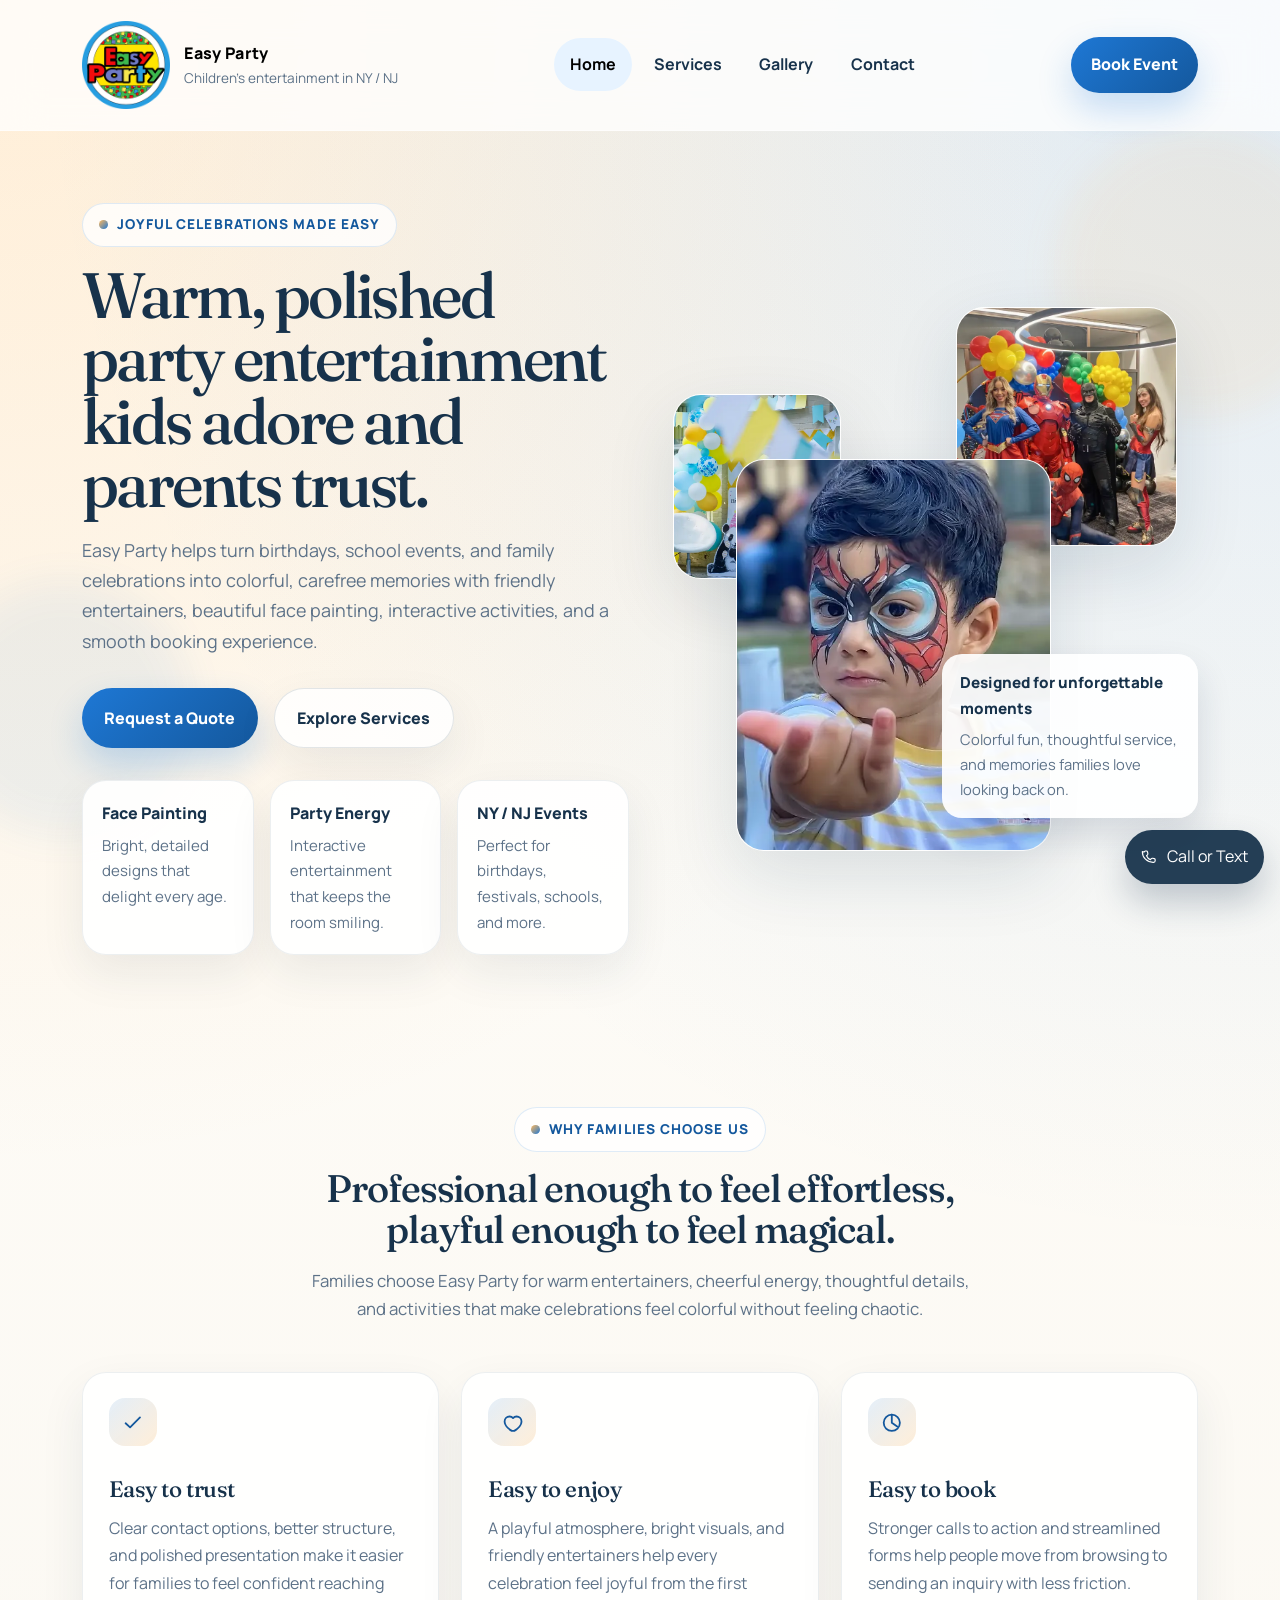
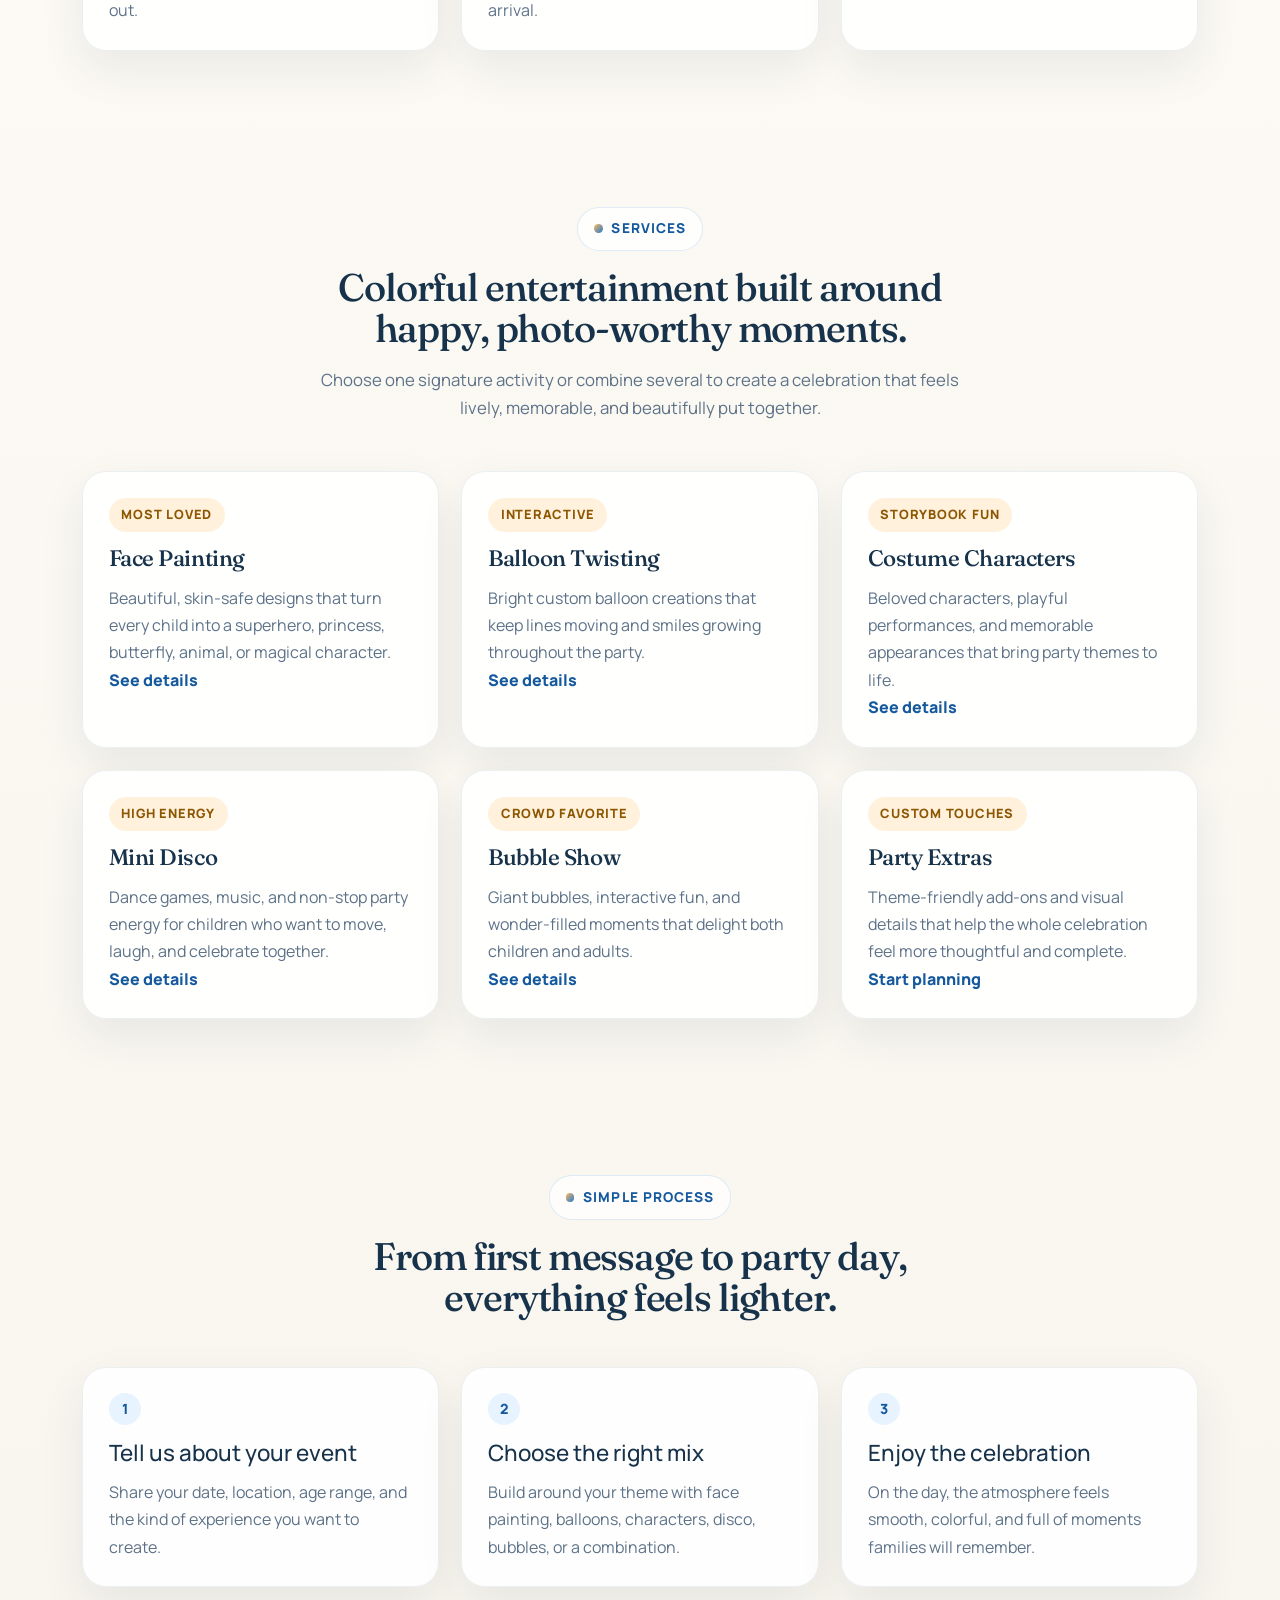
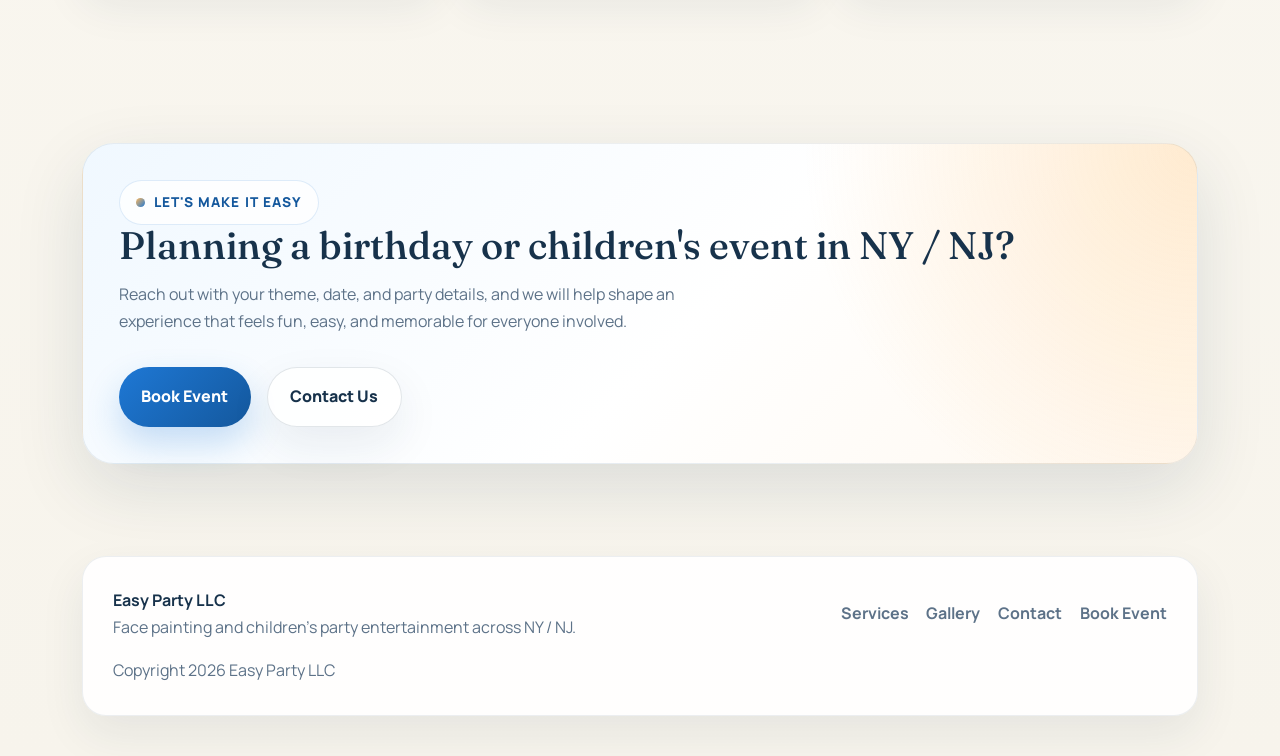
==== index.html @ 007eae8f "init" ====
<!DOCTYPE html>
<html lang="en">

<head>
    <meta charset="utf-8">
    <!-- Matomo -->
    <script>
        var _paq = window._paq = window._paq || [];
        _paq.push(['trackPageView']);
        _paq.push(['enableLinkTracking']);
        (function() {
            var u = "//matomo.timebox.myds.me/";
            _paq.push(['setTrackerUrl', u + 'matomo.php']);
            _paq.push(['setSiteId', '2']);
            var d = document, g = d.createElement('script'), s = d.getElementsByTagName('script')[0];
            g.async = true;
            g.src = u + 'matomo.js';
            s.parentNode.insertBefore(g, s);
        })();
    </script>
    <!-- End Matomo Code -->
    <meta name="viewport" content="width=device-width, initial-scale=1.0">
    <title>Easy Party | Face Painting & Children's Entertainment in NY / NJ</title>
    <link rel="canonical" href="index.html">
    <meta name="description" content="Easy Party brings face painting, balloon twisting, characters, mini disco, and bubble show entertainment to children's events across NY and NJ.">
    <meta property="og:title" content="Easy Party">
    <meta property="og:description" content="Face painting and joyful children's party entertainment in NY / NJ.">
    <meta property="og:type" content="website">
    <meta property="og:url" content="https://easyparty.org/">
    <meta property="og:image" content="https://easyparty.org/assets/img/brands/easyparty3.webp">
    <meta name="twitter:title" content="Easy Party">
    <meta name="twitter:description" content="Face painting and joyful children's party entertainment in NY / NJ.">
    <meta name="twitter:image" content="https://easyparty.org/assets/img/brands/easyparty3.webp">
    <meta name="twitter:card" content="summary_large_image">
    <script type="application/ld+json">
        {
            "@context": "https://schema.org",
            "@type": "WebSite",
            "name": "Easy Party",
            "url": "https://easyparty.org"
        }
    </script>
    <link rel="apple-touch-icon" type="image/webp" sizes="180x180" href="assets/img/favicon/180x180.webp">
    <link rel="icon" type="image/webp" sizes="16x16" href="assets/img/favicon/16x16.webp">
    <link rel="icon" type="image/webp" sizes="32x32" href="assets/img/favicon/32x32.webp">
    <link rel="icon" type="image/webp" sizes="192x192" href="assets/img/favicon/192x192.webp">
    <link rel="icon" type="image/webp" sizes="512x512" href="assets/img/favicon/512x512.webp">
    <link rel="stylesheet" href="assets/bootstrap/css/bootstrap.min.css">
    <link rel="stylesheet" href="https://fonts.googleapis.com/css2?family=Fraunces:opsz,wght@9..144,600;9..144,700&family=Manrope:wght@400;500;700;800&display=swap">
    <link rel="stylesheet" href="assets/css/site.css">
</head>

<body>
    <div class="site-shell">
        <nav class="navbar navbar-expand-lg sticky-top site-nav">
            <div class="container">
                <a class="navbar-brand brand-wrap" href="index.html" aria-label="Easy Party home">
                    <img class="brand-mark" src="assets/img/brands/easyparty3.webp" alt="Easy Party logo">
                    <span class="brand-copy">
                        <strong>Easy Party</strong>
                        <span>Children's entertainment in NY / NJ</span>
                    </span>
                </a>
                <button class="navbar-toggler" type="button" data-bs-toggle="collapse" data-bs-target="#siteNav" aria-controls="siteNav" aria-expanded="false" aria-label="Toggle navigation">
                    <span class="navbar-toggler-icon"></span>
                </button>
                <div class="collapse navbar-collapse" id="siteNav">
                    <ul class="navbar-nav mx-auto">
                        <li class="nav-item"><a class="nav-link active" href="index.html" aria-current="page">Home</a></li>
                        <li class="nav-item"><a class="nav-link" href="services.html">Services</a></li>
                        <li class="nav-item"><a class="nav-link" href="gallery.html">Gallery</a></li>
                        <li class="nav-item"><a class="nav-link" href="contacts.html">Contact</a></li>
                    </ul>
                    <a class="nav-cta" href="book.html">Book Event</a>
                </div>
            </div>
        </nav>

        <header class="hero">
            <div class="container">
                <div class="hero-grid">
                    <div class="hero-copy reveal">
                        <span class="section-label">Joyful celebrations made easy</span>
                        <h1>Warm, polished party entertainment kids adore and parents trust.</h1>
                        <p>Easy Party helps turn birthdays, school events, and family celebrations into colorful, carefree memories with friendly entertainers, beautiful face painting, interactive activities, and a smooth booking experience.</p>
                        <div class="cta-row">
                            <a class="btn-main" href="book.html">Request a Quote</a>
                            <a class="btn-soft" href="services.html">Explore Services</a>
                        </div>
                        <div class="hero-points">
                            <div class="point-card">
                                <strong>Face Painting</strong>
                                <span>Bright, detailed designs that delight every age.</span>
                            </div>
                            <div class="point-card">
                                <strong>Party Energy</strong>
                                <span>Interactive entertainment that keeps the room smiling.</span>
                            </div>
                            <div class="point-card">
                                <strong>NY / NJ Events</strong>
                                <span>Perfect for birthdays, festivals, schools, and more.</span>
                            </div>
                        </div>
                    </div>

                    <div class="hero-visual reveal">
                        <div class="hero-photo hero-photo-left">
                            <img src="assets/img/products/3.3.webp" alt="Children enjoying party entertainment">
                        </div>
                        <div class="hero-photo hero-photo-top">
                            <img src="assets/img/products/2.2.webp" alt="Face painting example">
                        </div>
                        <div class="hero-photo hero-photo-primary">
                            <img src="assets/img/products/1.1.webp" alt="Happy child with colorful face painting">
                        </div>
                        <div class="hero-note">
                            <strong>Designed for unforgettable moments</strong>
                            <span>Colorful fun, thoughtful service, and memories families love looking back on.</span>
                        </div>
                    </div>
                </div>
            </div>
        </header>

        <main>
            <section class="section-space-sm">
                <div class="container">
                    <div class="section-heading reveal">
                        <span class="section-label">Why families choose us</span>
                        <h2>Professional enough to feel effortless, playful enough to feel magical.</h2>
                        <p>Families choose Easy Party for warm entertainers, cheerful energy, thoughtful details, and activities that make celebrations feel colorful without feeling chaotic.</p>
                    </div>
                    <div class="value-grid">
                        <article class="feature-card reveal">
                            <span class="card-icon">
                                <svg viewBox="0 0 24 24" fill="none" aria-hidden="true">
                                    <path d="M4 12.5L9 17L20 6" stroke="currentColor" stroke-width="2" stroke-linecap="round" stroke-linejoin="round"></path>
                                </svg>
                            </span>
                            <h3>Easy to trust</h3>
                            <p>Clear contact options, better structure, and polished presentation make it easier for families to feel confident reaching out.</p>
                        </article>
                        <article class="feature-card reveal">
                            <span class="card-icon">
                                <svg viewBox="0 0 24 24" fill="none" aria-hidden="true">
                                    <path d="M12 21C12 21 4 16.2 4 10.5C4 7.46243 6.46243 5 9.5 5C11.06 5 12.4699 5.69389 13.4 6.79109C14.3301 5.69389 15.74 5 17.3 5C20.3376 5 22.8 7.46243 22.8 10.5C22.8 16.2 14.8 21 14.8 21H12Z" stroke="currentColor" stroke-width="2" stroke-linejoin="round"></path>
                                </svg>
                            </span>
                            <h3>Easy to enjoy</h3>
                            <p>A playful atmosphere, bright visuals, and friendly entertainers help every celebration feel joyful from the first arrival.</p>
                        </article>
                        <article class="feature-card reveal">
                            <span class="card-icon">
                                <svg viewBox="0 0 24 24" fill="none" aria-hidden="true">
                                    <path d="M12 3V12L18 16" stroke="currentColor" stroke-width="2" stroke-linecap="round" stroke-linejoin="round"></path>
                                    <circle cx="12" cy="12" r="9" stroke="currentColor" stroke-width="2"></circle>
                                </svg>
                            </span>
                            <h3>Easy to book</h3>
                            <p>Stronger calls to action and streamlined forms help people move from browsing to sending an inquiry with less friction.</p>
                        </article>
                    </div>
                </div>
            </section>

            <section class="section-space">
                <div class="container">
                    <div class="section-heading reveal">
                        <span class="section-label">Services</span>
                        <h2>Colorful entertainment built around happy, photo-worthy moments.</h2>
                        <p>Choose one signature activity or combine several to create a celebration that feels lively, memorable, and beautifully put together.</p>
                    </div>
                    <div class="service-grid">
                        <article class="service-card reveal">
                            <span class="pill">Most Loved</span>
                            <h3>Face Painting</h3>
                            <p>Beautiful, skin-safe designs that turn every child into a superhero, princess, butterfly, animal, or magical character.</p>
                            <a href="services.html">See details</a>
                        </article>
                        <article class="service-card reveal">
                            <span class="pill">Interactive</span>
                            <h3>Balloon Twisting</h3>
                            <p>Bright custom balloon creations that keep lines moving and smiles growing throughout the party.</p>
                            <a href="services.html">See details</a>
                        </article>
                        <article class="service-card reveal">
                            <span class="pill">Storybook Fun</span>
                            <h3>Costume Characters</h3>
                            <p>Beloved characters, playful performances, and memorable appearances that bring party themes to life.</p>
                            <a href="services.html">See details</a>
                        </article>
                        <article class="service-card reveal">
                            <span class="pill">High Energy</span>
                            <h3>Mini Disco</h3>
                            <p>Dance games, music, and non-stop party energy for children who want to move, laugh, and celebrate together.</p>
                            <a href="services.html">See details</a>
                        </article>
                        <article class="service-card reveal">
                            <span class="pill">Crowd Favorite</span>
                            <h3>Bubble Show</h3>
                            <p>Giant bubbles, interactive fun, and wonder-filled moments that delight both children and adults.</p>
                            <a href="services.html">See details</a>
                        </article>
                        <article class="service-card reveal">
                            <span class="pill">Custom Touches</span>
                            <h3>Party Extras</h3>
                            <p>Theme-friendly add-ons and visual details that help the whole celebration feel more thoughtful and complete.</p>
                            <a href="book.html">Start planning</a>
                        </article>
                    </div>
                </div>
            </section>

            <section class="section-space-sm">
                <div class="container">
                    <div class="section-heading reveal">
                        <span class="section-label">Simple process</span>
                        <h2>From first message to party day, everything feels lighter.</h2>
                    </div>
                    <div class="process-grid">
                        <article class="process-card reveal">
                            <strong>1</strong>
                            <h3>Tell us about your event</h3>
                            <p>Share your date, location, age range, and the kind of experience you want to create.</p>
                        </article>
                        <article class="process-card reveal">
                            <strong>2</strong>
                            <h3>Choose the right mix</h3>
                            <p>Build around your theme with face painting, balloons, characters, disco, bubbles, or a combination.</p>
                        </article>
                        <article class="process-card reveal">
                            <strong>3</strong>
                            <h3>Enjoy the celebration</h3>
                            <p>On the day, the atmosphere feels smooth, colorful, and full of moments families will remember.</p>
                        </article>
                    </div>
                </div>
            </section>

            <section class="section-space">
                <div class="container">
                    <div class="cta-banner reveal">
                        <span class="section-label">Let's make it easy</span>
                        <h2>Planning a birthday or children's event in NY / NJ?</h2>
                        <p>Reach out with your theme, date, and party details, and we will help shape an experience that feels fun, easy, and memorable for everyone involved.</p>
                        <div class="cta-row">
                            <a class="btn-main" href="book.html">Book Event</a>
                            <a class="btn-soft" href="contacts.html">Contact Us</a>
                        </div>
                    </div>
                </div>
            </section>
        </main>

        <footer class="footer-wrap">
            <div class="container">
                <div class="footer-card reveal">
                    <div>
                        <strong>Easy Party LLC</strong>
                        <p class="footer-meta">Face painting and children's party entertainment across NY / NJ.</p>
                    </div>
                    <div class="footer-links">
                        <a href="services.html">Services</a>
                        <a href="gallery.html">Gallery</a>
                        <a href="contacts.html">Contact</a>
                        <a href="book.html">Book Event</a>
                    </div>
                    <div class="footer-meta">Copyright <span data-current-year>2026</span> Easy Party LLC</div>
                </div>
            </div>
        </footer>
    </div>

    <a class="floating-cta" href="tel:+18453919938" aria-label="Call Easy Party">
        <svg viewBox="0 0 24 24" fill="none" aria-hidden="true">
            <path d="M5 4.5C5 3.67157 5.67157 3 6.5 3H8.21607C8.96643 3 9.60876 3.53062 9.74967 4.26762L10.2893 7.0916C10.4006 7.67361 10.2103 8.27231 9.78436 8.68297L8.31254 10.1024C9.37016 12.7713 11.4812 14.8835 14.1495 15.9424L15.5678 14.4705C15.9783 14.0445 16.5768 13.8542 17.1587 13.9654L19.9826 14.505C20.7195 14.6458 21.25 15.2881 21.25 16.0385V17.75C21.25 18.9926 20.2426 20 19 20H18C9.16344 20 2 12.8366 2 4V3.99999L5 4.5Z" stroke="currentColor" stroke-width="1.7" stroke-linecap="round" stroke-linejoin="round"></path>
        </svg>
        Call or Text
    </a>

    <script src="assets/bootstrap/js/bootstrap.min.js"></script>
    <script src="assets/js/site.js"></script>
</body>

</html>
---- assets/css/site.css ----
:root {
    --bg: #f7f4ec;
    --bg-accent: #fff8ef;
    --surface: rgba(255, 255, 255, 0.9);
    --surface-strong: #ffffff;
    --surface-soft: #f5fbff;
    --text: #17324b;
    --muted: #5d7288;
    --line: rgba(23, 50, 75, 0.1);
    --brand: #1e78d5;
    --brand-deep: #14589d;
    --brand-soft: #e7f3ff;
    --accent: #ffb85c;
    --accent-soft: #fff1dc;
    --mint: #dff6eb;
    --peach: #ffe2d3;
    --shadow: 0 24px 70px rgba(20, 46, 76, 0.12);
    --shadow-soft: 0 18px 45px rgba(20, 46, 76, 0.08);
    --radius-xl: 32px;
    --radius-lg: 24px;
    --radius-md: 18px;
    --radius-sm: 14px;
    --transition: 220ms ease;
}

*,
*::before,
*::after {
    box-sizing: border-box;
}

html {
    scroll-behavior: smooth;
}

body {
    margin: 0;
    font-family: "Manrope", sans-serif;
    color: var(--text);
    background:
        radial-gradient(circle at top left, rgba(255, 184, 92, 0.22), transparent 28%),
        radial-gradient(circle at top right, rgba(30, 120, 213, 0.14), transparent 30%),
        linear-gradient(180deg, #fffdf9 0%, var(--bg) 100%);
    line-height: 1.7;
}

img {
    display: block;
    max-width: 100%;
}

a {
    color: inherit;
    text-decoration: none;
}

p {
    margin-bottom: 0;
}

.site-shell {
    position: relative;
    overflow-x: clip;
}

.site-shell::before,
.site-shell::after {
    content: "";
    position: fixed;
    inset: auto;
    z-index: -1;
    border-radius: 999px;
    filter: blur(18px);
    opacity: 0.55;
    pointer-events: none;
}

.site-shell::before {
    width: 18rem;
    height: 18rem;
    top: 8rem;
    right: -4rem;
    background: rgba(255, 184, 92, 0.18);
}

.site-shell::after {
    width: 16rem;
    height: 16rem;
    bottom: 4rem;
    left: -4rem;
    background: rgba(30, 120, 213, 0.12);
}

.section-space {
    padding: 5.75rem 0;
}

.section-space-sm {
    padding: 4rem 0;
}

.section-label {
    display: inline-flex;
    align-items: center;
    gap: 0.55rem;
    padding: 0.6rem 1rem;
    border: 1px solid rgba(30, 120, 213, 0.14);
    border-radius: 999px;
    background: rgba(255, 255, 255, 0.78);
    color: var(--brand-deep);
    font-size: 0.85rem;
    font-weight: 800;
    letter-spacing: 0.08em;
    text-transform: uppercase;
}

.section-label::before {
    content: "";
    width: 0.55rem;
    height: 0.55rem;
    border-radius: 50%;
    background: linear-gradient(135deg, var(--accent), var(--brand));
}

.section-heading {
    max-width: 42rem;
    margin: 0 auto 3rem;
    text-align: center;
}

.section-heading h2,
.section-heading h1,
.section-heading h3 {
    margin: 1rem 0 0;
    font-family: "Fraunces", serif;
    font-size: clamp(2rem, 3vw, 3.25rem);
    line-height: 1.08;
    letter-spacing: -0.03em;
}

.section-heading p {
    margin-top: 1rem;
    color: var(--muted);
    font-size: 1.05rem;
}

.site-nav {
    padding: 1rem 0;
    background: rgba(255, 255, 255, 0.76);
    border-bottom: 1px solid rgba(255, 255, 255, 0.45);
    backdrop-filter: blur(20px);
    transition: background var(--transition), box-shadow var(--transition), border-color var(--transition);
}

.site-nav.scrolled {
    background: rgba(255, 255, 255, 0.93);
    border-color: var(--line);
    box-shadow: 0 18px 40px rgba(20, 46, 76, 0.08);
}

.brand-wrap {
    display: inline-flex;
    align-items: center;
    gap: 0.9rem;
}

.brand-mark {
    width: 88px;
    height: auto;
}

.brand-copy strong {
    display: block;
    font-size: 1rem;
    font-weight: 800;
    letter-spacing: 0.02em;
}

.brand-copy span {
    display: block;
    color: var(--muted);
    font-size: 0.85rem;
}

.navbar-nav {
    gap: 0.35rem;
}

.nav-link {
    border-radius: 999px;
    color: var(--text);
    font-weight: 700;
    padding: 0.8rem 1rem !important;
    transition: color var(--transition), background var(--transition), transform var(--transition);
}

.nav-link:hover,
.nav-link:focus-visible,
.nav-link.active {
    color: var(--brand-deep);
    background: var(--brand-soft);
}

.site-nav .navbar-toggler {
    padding: 0.7rem 0.9rem;
    border-radius: 14px;
    border: 1px solid var(--line);
    box-shadow: none;
}

.nav-cta {
    display: inline-flex;
    align-items: center;
    gap: 0.5rem;
    padding: 0.9rem 1.25rem;
    border-radius: 999px;
    background: linear-gradient(135deg, var(--brand) 0%, var(--brand-deep) 100%);
    color: #fff;
    font-weight: 800;
    box-shadow: 0 16px 35px rgba(30, 120, 213, 0.24);
    transition: transform var(--transition), box-shadow var(--transition);
}

.nav-cta:hover,
.nav-cta:focus-visible,
.btn-main:hover,
.btn-main:focus-visible {
    transform: translateY(-2px);
    box-shadow: 0 18px 40px rgba(30, 120, 213, 0.28);
    color: #fff;
}

.hero {
    padding: 4.5rem 0 5.5rem;
}

.hero-grid {
    display: grid;
    gap: 2.75rem;
    align-items: center;
}

.hero-copy h1 {
    margin: 1.1rem 0 1.2rem;
    font-family: "Fraunces", serif;
    font-size: clamp(2.6rem, 5vw, 5rem);
    line-height: 0.98;
    letter-spacing: -0.04em;
}

.hero-copy p {
    max-width: 38rem;
    color: var(--muted);
    font-size: 1.12rem;
}

.cta-row {
    display: flex;
    flex-wrap: wrap;
    gap: 1rem;
    margin-top: 2rem;
}

.btn-main,
.btn-soft {
    display: inline-flex;
    align-items: center;
    justify-content: center;
    gap: 0.6rem;
    min-height: 56px;
    padding: 0.95rem 1.4rem;
    border: none;
    border-radius: 999px;
    font-weight: 800;
    transition: transform var(--transition), box-shadow var(--transition), background var(--transition);
}

.btn-main {
    background: linear-gradient(135deg, var(--brand) 0%, var(--brand-deep) 100%);
    color: #fff;
    box-shadow: 0 16px 34px rgba(30, 120, 213, 0.24);
}

.btn-soft {
    background: rgba(255, 255, 255, 0.82);
    color: var(--text);
    border: 1px solid rgba(23, 50, 75, 0.12);
    box-shadow: var(--shadow-soft);
}

.btn-soft:hover,
.btn-soft:focus-visible {
    transform: translateY(-2px);
    background: #fff;
    color: var(--text);
}

.hero-points {
    display: grid;
    grid-template-columns: repeat(3, minmax(0, 1fr));
    gap: 1rem;
    margin-top: 2rem;
}

.point-card,
.glass-card,
.feature-card,
.service-card,
.contact-card,
.detail-card,
.process-card,
.quote-card,
.sidebar-card,
.gallery-intro,
.footer-card {
    background: var(--surface);
    border: 1px solid rgba(23, 50, 75, 0.08);
    border-radius: var(--radius-lg);
    box-shadow: var(--shadow-soft);
}

.point-card {
    padding: 1.2rem;
}

.point-card strong {
    display: block;
    font-size: 1rem;
    font-weight: 800;
}

.point-card span {
    display: block;
    margin-top: 0.35rem;
    color: var(--muted);
    font-size: 0.94rem;
}

.hero-visual {
    position: relative;
    min-height: 34rem;
}

.hero-photo {
    position: absolute;
    overflow: hidden;
    border-radius: 28px;
    border: 1px solid rgba(255, 255, 255, 0.7);
    box-shadow: var(--shadow);
    background: #fff;
}

.hero-photo img {
    width: 100%;
    height: 100%;
    object-fit: cover;
}

.hero-photo-primary {
    inset: auto 0 0 12%;
    width: 60%;
    height: 72%;
}

.hero-photo-top {
    top: 0;
    right: 4%;
    width: 42%;
    height: 44%;
}

.hero-photo-left {
    top: 16%;
    left: 0;
    width: 32%;
    height: 34%;
}

.hero-note {
    position: absolute;
    right: 0;
    bottom: 6%;
    max-width: 16rem;
    padding: 1rem 1.1rem;
    border-radius: 20px;
    background: rgba(255, 255, 255, 0.92);
    box-shadow: 0 18px 35px rgba(20, 46, 76, 0.14);
}

.hero-note strong {
    display: block;
    font-size: 0.95rem;
    font-weight: 800;
}

.hero-note span {
    display: block;
    margin-top: 0.35rem;
    color: var(--muted);
    font-size: 0.92rem;
}

.glass-card {
    padding: 1.75rem;
}

.glass-card h3,
.feature-card h3,
.service-card h3,
.detail-copy h3,
.quote-card h2,
.sidebar-card h3 {
    margin: 0;
    font-family: "Fraunces", serif;
    line-height: 1.15;
    letter-spacing: -0.02em;
}

.glass-card p,
.feature-card p,
.service-card p,
.detail-copy p,
.process-card p,
.contact-card p,
.sidebar-card p,
.footer-card p {
    color: var(--muted);
}

.value-grid,
.service-grid,
.contact-grid,
.process-grid {
    display: grid;
    gap: 1.4rem;
}

.value-grid {
    grid-template-columns: repeat(3, minmax(0, 1fr));
}

.service-grid {
    grid-template-columns: repeat(3, minmax(0, 1fr));
}

.contact-grid {
    grid-template-columns: repeat(4, minmax(0, 1fr));
}

.process-grid {
    grid-template-columns: repeat(3, minmax(0, 1fr));
}

.feature-card,
.service-card,
.contact-card,
.process-card {
    padding: 1.6rem;
    height: 100%;
}

.card-icon {
    width: 3rem;
    height: 3rem;
    display: inline-flex;
    align-items: center;
    justify-content: center;
    border-radius: 16px;
    margin-bottom: 1rem;
    background: linear-gradient(135deg, rgba(30, 120, 213, 0.12), rgba(255, 184, 92, 0.24));
    color: var(--brand-deep);
}

.card-icon svg {
    width: 1.35rem;
    height: 1.35rem;
}

.service-card .pill,
.detail-copy .pill,
.quote-list .pill {
    display: inline-flex;
    align-items: center;
    gap: 0.45rem;
    padding: 0.4rem 0.8rem;
    border-radius: 999px;
    background: var(--accent-soft);
    color: #8d5600;
    font-size: 0.8rem;
    font-weight: 800;
    text-transform: uppercase;
    letter-spacing: 0.06em;
}

.service-card h3,
.feature-card h3,
.contact-card h3,
.process-card h3 {
    margin-top: 0.9rem;
    font-size: 1.4rem;
}

.service-card p,
.feature-card p,
.contact-card p,
.process-card p {
    margin-top: 0.8rem;
}

.service-card a,
.contact-card a {
    color: var(--brand-deep);
    font-weight: 800;
}

.detail-list {
    display: grid;
    gap: 2rem;
}

.detail-card {
    padding: 1.25rem;
}

.detail-layout {
    display: grid;
    gap: 1.75rem;
    align-items: center;
}

.detail-card img {
    width: 100%;
    height: 100%;
    min-height: 320px;
    object-fit: cover;
    border-radius: 22px;
}

.detail-copy {
    padding: 0.5rem;
}

.detail-copy h3 {
    margin-top: 1rem;
    font-size: clamp(1.7rem, 2vw, 2.35rem);
}

.detail-copy p + p {
    margin-top: 1rem;
}

.detail-copy ul,
.quote-list {
    margin: 1.4rem 0 0;
    padding: 0;
    list-style: none;
    display: grid;
    gap: 0.85rem;
}

.detail-copy li,
.quote-list li {
    position: relative;
    padding-left: 1.35rem;
    color: var(--muted);
}

.detail-copy li::before,
.quote-list li::before {
    content: "";
    position: absolute;
    top: 0.68rem;
    left: 0;
    width: 0.5rem;
    height: 0.5rem;
    border-radius: 50%;
    background: linear-gradient(135deg, var(--brand), var(--accent));
}

.gallery-intro,
.quote-card,
.sidebar-card,
.footer-card {
    padding: 1.9rem;
}

.gallery-grid {
    display: grid;
    grid-template-columns: repeat(auto-fit, minmax(210px, 1fr));
    gap: 1rem;
}

.gallery-grid a {
    position: relative;
    overflow: hidden;
    border-radius: 22px;
    aspect-ratio: 4 / 5;
    box-shadow: var(--shadow-soft);
}

.gallery-grid img {
    width: 100%;
    height: 100%;
    object-fit: cover;
    transition: transform 320ms ease;
}

.gallery-grid a:hover img,
.gallery-grid a:focus-visible img {
    transform: scale(1.05);
}

.gallery-grid a::after {
    content: "";
    position: absolute;
    inset: 0;
    background: linear-gradient(180deg, transparent 30%, rgba(23, 50, 75, 0.18) 100%);
    opacity: 0;
    transition: opacity var(--transition);
}

.gallery-grid a:hover::after,
.gallery-grid a:focus-visible::after {
    opacity: 1;
}

.form-shell {
    display: grid;
    gap: 1.5rem;
}

.quote-layout,
.contact-layout {
    display: grid;
    gap: 1.5rem;
    align-items: start;
}

.quote-card form,
.contact-form-card form {
    display: grid;
    gap: 1rem;
}

.field-grid {
    display: grid;
    gap: 1rem;
}

.field-grid.two-up {
    grid-template-columns: repeat(2, minmax(0, 1fr));
}

.field-label {
    display: grid;
    gap: 0.45rem;
    font-size: 0.92rem;
    font-weight: 700;
    color: var(--text);
}

.field-label span {
    color: var(--text);
}

.form-control,
.form-select {
    width: 100%;
    min-height: 54px;
    border-radius: 16px;
    border: 1px solid rgba(23, 50, 75, 0.12);
    background: #fff;
    color: var(--text);
    padding: 0.95rem 1rem;
    box-shadow: none !important;
    transition: border-color var(--transition), box-shadow var(--transition), transform var(--transition);
}

textarea.form-control {
    min-height: 150px;
    resize: vertical;
}

.form-control:focus,
.form-select:focus {
    border-color: rgba(30, 120, 213, 0.4);
    box-shadow: 0 0 0 4px rgba(30, 120, 213, 0.1) !important;
}

input[type="file"].form-control {
    min-height: auto;
    padding: 0.85rem 1rem;
}

.form-note {
    color: var(--muted);
    font-size: 0.92rem;
}

.contact-form-card,
.mapless-card {
    padding: 1.9rem;
}

.contact-stack {
    display: grid;
    gap: 1rem;
}

.contact-line {
    display: flex;
    gap: 1rem;
    align-items: flex-start;
    padding: 1rem 0;
    border-bottom: 1px solid rgba(23, 50, 75, 0.08);
}

.contact-line:last-child {
    border-bottom: none;
    padding-bottom: 0;
}

.contact-line .card-icon {
    flex: 0 0 auto;
    margin-bottom: 0;
}

.contact-line strong {
    display: block;
    font-weight: 800;
}

.contact-line span,
.contact-line a,
.footer-meta {
    color: var(--muted);
}

.process-card strong {
    display: inline-flex;
    width: 2rem;
    height: 2rem;
    align-items: center;
    justify-content: center;
    border-radius: 999px;
    background: var(--brand-soft);
    color: var(--brand-deep);
    font-size: 0.88rem;
    font-weight: 800;
}

.cta-banner {
    padding: 2.25rem;
    border-radius: var(--radius-xl);
    background:
        radial-gradient(circle at top right, rgba(255, 184, 92, 0.25), transparent 34%),
        linear-gradient(135deg, #f0f8ff 0%, #ffffff 55%, #fff8ef 100%);
    border: 1px solid rgba(23, 50, 75, 0.08);
    box-shadow: var(--shadow);
}

.cta-banner h2 {
    margin: 0;
    font-family: "Fraunces", serif;
    font-size: clamp(1.9rem, 3vw, 3rem);
    line-height: 1.08;
}

.cta-banner p {
    margin-top: 0.9rem;
    color: var(--muted);
    max-width: 36rem;
}

.footer-wrap {
    padding-bottom: 2.5rem;
}

.footer-card {
    display: flex;
    flex-wrap: wrap;
    justify-content: space-between;
    gap: 1rem 2rem;
    align-items: center;
}

.footer-links {
    display: flex;
    flex-wrap: wrap;
    gap: 0.9rem 1.1rem;
}

.footer-links a {
    color: var(--muted);
    font-weight: 700;
}

.footer-links a:hover,
.footer-links a:focus-visible {
    color: var(--brand-deep);
}

.floating-cta {
    position: fixed;
    right: 1rem;
    bottom: 1rem;
    z-index: 1030;
    display: inline-flex;
    align-items: center;
    gap: 0.65rem;
    padding: 0.85rem 1rem;
    border-radius: 999px;
    background: rgba(23, 50, 75, 0.94);
    color: #fff;
    box-shadow: 0 18px 35px rgba(20, 46, 76, 0.24);
}

.floating-cta svg {
    width: 1rem;
    height: 1rem;
}

.reveal {
    opacity: 0;
    transform: translateY(24px);
    transition: opacity 540ms ease, transform 540ms ease;
}

.reveal.is-visible {
    opacity: 1;
    transform: translateY(0);
}

.muted {
    color: var(--muted);
}

@media (min-width: 992px) {
    .hero-grid,
    .quote-layout,
    .contact-layout {
        grid-template-columns: minmax(0, 1.02fr) minmax(0, 0.98fr);
    }

    .detail-layout {
        grid-template-columns: minmax(0, 0.95fr) minmax(0, 1.05fr);
    }

    .detail-card.reverse .detail-layout {
        grid-template-columns: minmax(0, 1.05fr) minmax(0, 0.95fr);
    }

    .detail-card.reverse .detail-media {
        order: 2;
    }

    .detail-card.reverse .detail-copy {
        order: 1;
    }
}

@media (max-width: 1199.98px) {
    .value-grid,
    .service-grid {
        grid-template-columns: repeat(2, minmax(0, 1fr));
    }

    .contact-grid {
        grid-template-columns: repeat(2, minmax(0, 1fr));
    }
}

@media (max-width: 991.98px) {
    .site-nav .navbar-collapse {
        margin-top: 1rem;
        padding: 1rem;
        border-radius: 22px;
        background: rgba(255, 255, 255, 0.98);
        border: 1px solid rgba(23, 50, 75, 0.08);
        box-shadow: var(--shadow-soft);
    }

    .hero {
        padding-top: 3.5rem;
    }

    .hero-copy p {
        max-width: none;
    }

    .hero-visual {
        min-height: 26rem;
    }

    .section-space {
        padding: 4.5rem 0;
    }
}

@media (max-width: 767.98px) {
    .section-space,
    .section-space-sm {
        padding: 4rem 0;
    }

    .hero-copy h1 {
        font-size: clamp(2.3rem, 10vw, 3.5rem);
    }

    .hero-points,
    .value-grid,
    .service-grid,
    .contact-grid,
    .process-grid,
    .field-grid.two-up {
        grid-template-columns: 1fr;
    }

    .hero-visual {
        min-height: 22rem;
    }

    .hero-photo-primary {
        left: 10%;
        width: 66%;
    }

    .hero-photo-top {
        width: 42%;
    }

    .hero-note {
        max-width: 13rem;
        padding: 0.9rem 1rem;
    }

    .cta-banner,
    .quote-card,
    .sidebar-card,
    .contact-form-card,
    .mapless-card,
    .gallery-intro,
    .footer-card {
        padding: 1.5rem;
    }
}

@media (max-width: 434.98px) {
    .site-nav .container {
        gap: 0.75rem;
    }

    .brand-wrap {
        flex: 1 1 auto;
        min-width: 0;
        max-width: calc(100% - 5.25rem);
        gap: 0.7rem;
        margin-right: 0;
    }

    .brand-mark {
        width: 72px;
        flex: 0 0 72px;
    }

    .brand-copy {
        min-width: 0;
    }

    .brand-copy strong {
        font-size: 0.95rem;
        line-height: 1.1;
    }

    .brand-copy span {
        font-size: 0.78rem;
        line-height: 1.25;
        overflow-wrap: anywhere;
    }

    .site-nav .navbar-toggler {
        flex: 0 0 auto;
        margin-left: auto;
    }
}
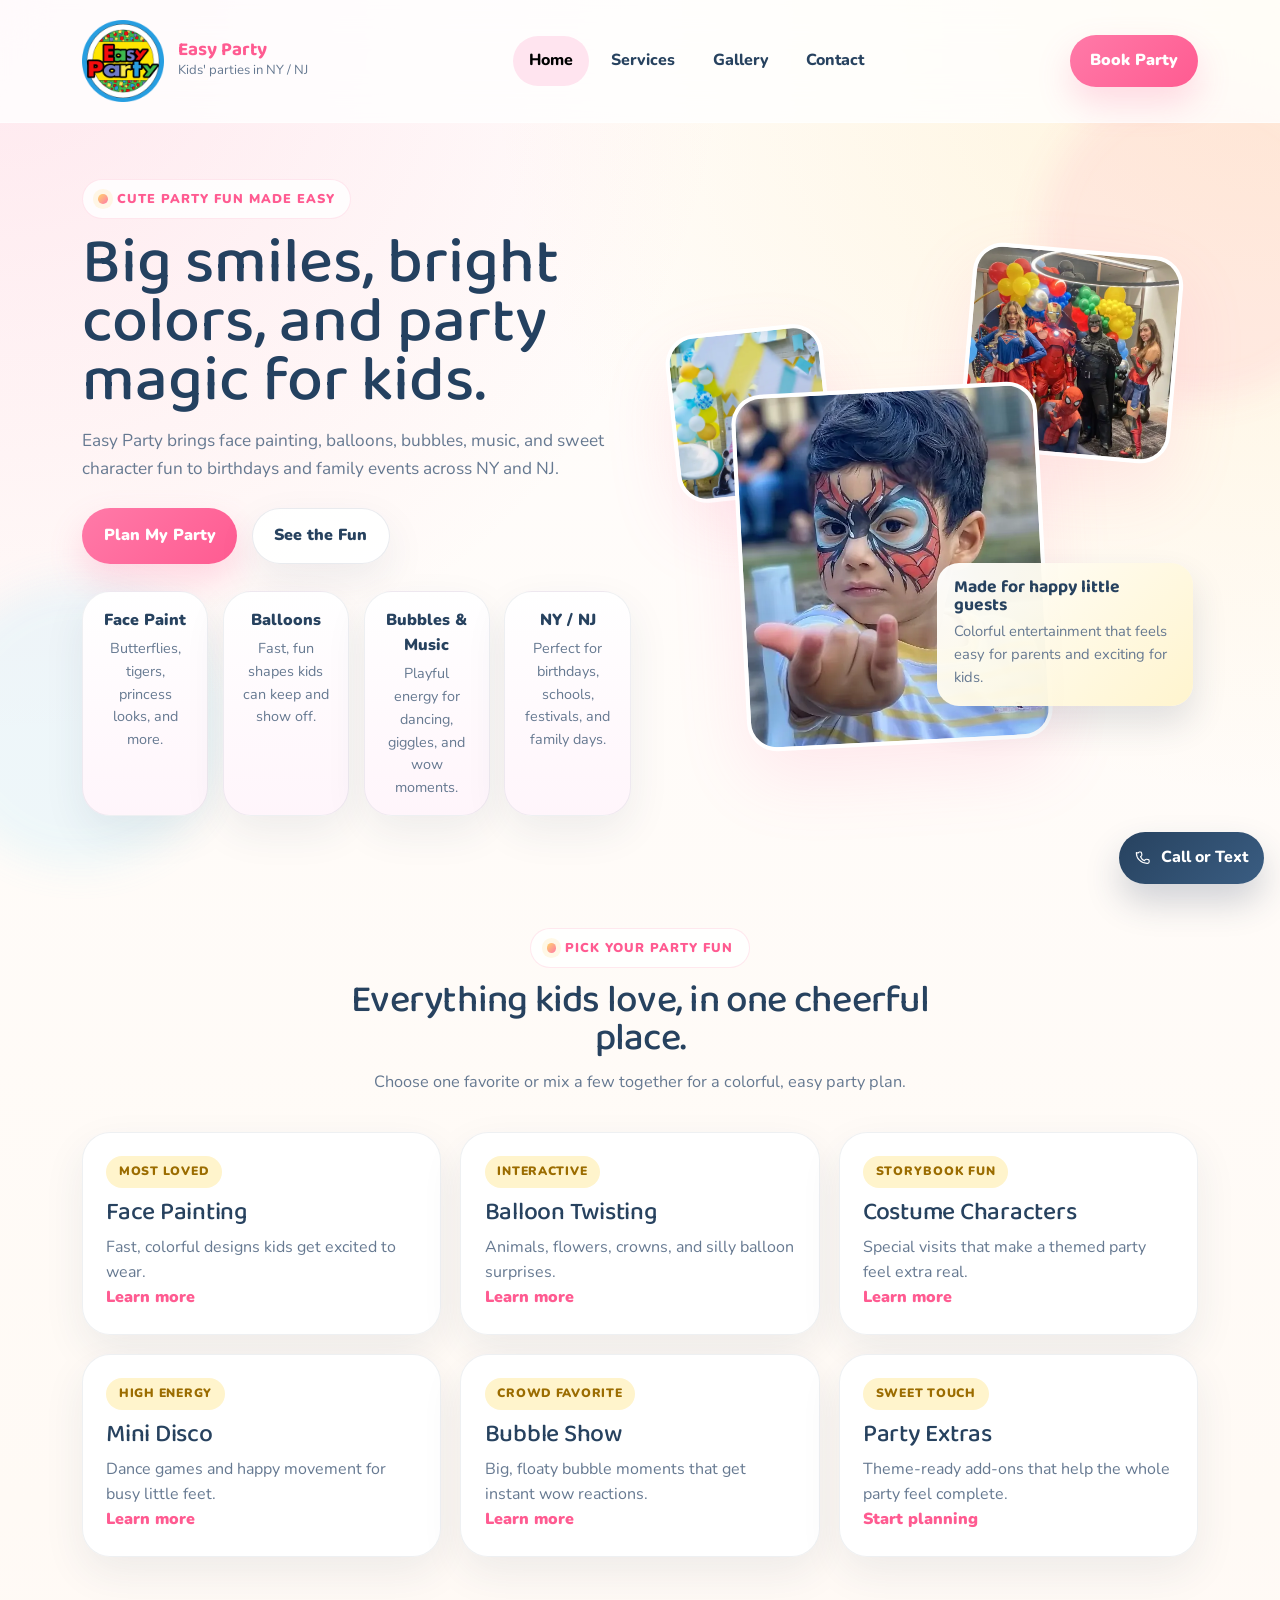
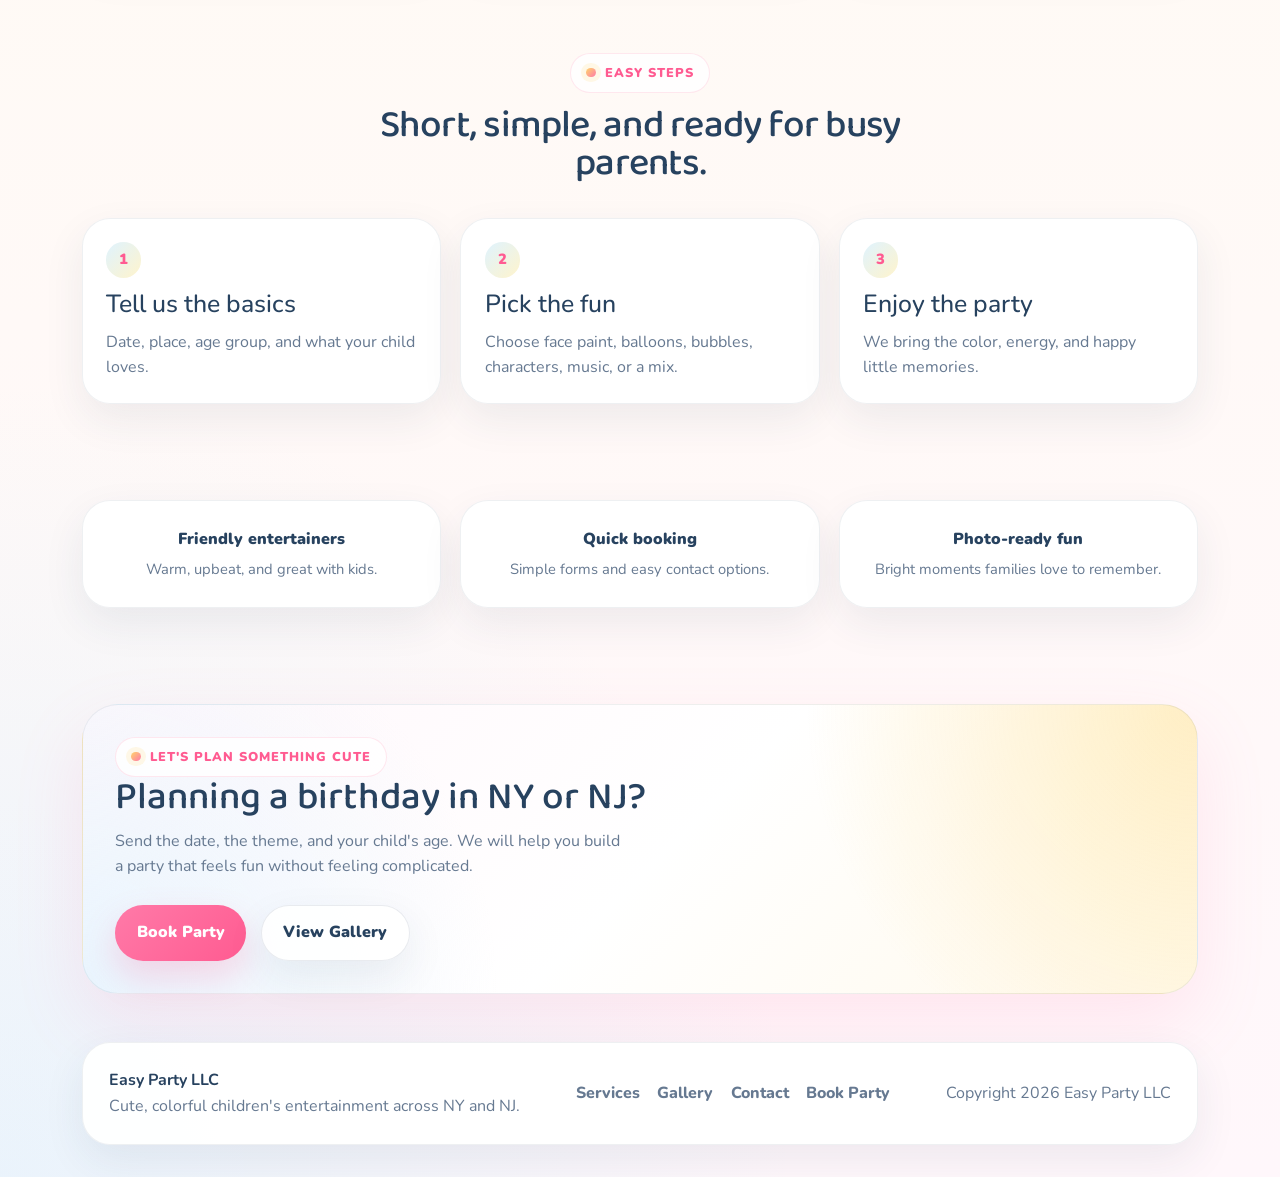
==== commit 60dd445e: "feat: make site kids friendly" ====
--- a/index.html
+++ b/index.html
@@ -46,7 +46,7 @@
     <link rel="icon" type="image/webp" sizes="192x192" href="assets/img/favicon/192x192.webp">
     <link rel="icon" type="image/webp" sizes="512x512" href="assets/img/favicon/512x512.webp">
     <link rel="stylesheet" href="assets/bootstrap/css/bootstrap.min.css">
-    <link rel="stylesheet" href="https://fonts.googleapis.com/css2?family=Fraunces:opsz,wght@9..144,600;9..144,700&family=Manrope:wght@400;500;700;800&display=swap">
+    <link rel="stylesheet" href="https://fonts.googleapis.com/css2?family=Baloo+2:wght@600;700;800&family=Nunito:wght@400;600;700;800;900&display=swap">
     <link rel="stylesheet" href="assets/css/site.css">
 </head>
 
@@ -58,7 +58,7 @@
                     <img class="brand-mark" src="assets/img/brands/easyparty3.webp" alt="Easy Party logo">
                     <span class="brand-copy">
                         <strong>Easy Party</strong>
-                        <span>Children's entertainment in NY / NJ</span>
+                        <span>Kids' parties in NY / NJ</span>
                     </span>
                 </a>
                 <button class="navbar-toggler" type="button" data-bs-toggle="collapse" data-bs-target="#siteNav" aria-controls="siteNav" aria-expanded="false" aria-label="Toggle navigation">
@@ -71,7 +71,7 @@
                         <li class="nav-item"><a class="nav-link" href="gallery.html">Gallery</a></li>
                         <li class="nav-item"><a class="nav-link" href="contacts.html">Contact</a></li>
                     </ul>
-                    <a class="nav-cta" href="book.html">Book Event</a>
+                    <a class="nav-cta" href="book.html">Book Party</a>
                 </div>
             </div>
         </nav>
@@ -80,25 +80,29 @@
             <div class="container">
                 <div class="hero-grid">
                     <div class="hero-copy reveal">
-                        <span class="section-label">Joyful celebrations made easy</span>
-                        <h1>Warm, polished party entertainment kids adore and parents trust.</h1>
-                        <p>Easy Party helps turn birthdays, school events, and family celebrations into colorful, carefree memories with friendly entertainers, beautiful face painting, interactive activities, and a smooth booking experience.</p>
+                        <span class="section-label">Cute party fun made easy</span>
+                        <h1>Big smiles, bright colors, and party magic for kids.</h1>
+                        <p>Easy Party brings face painting, balloons, bubbles, music, and sweet character fun to birthdays and family events across NY and NJ.</p>
                         <div class="cta-row">
-                            <a class="btn-main" href="book.html">Request a Quote</a>
-                            <a class="btn-soft" href="services.html">Explore Services</a>
+                            <a class="btn-main" href="book.html">Plan My Party</a>
+                            <a class="btn-soft" href="services.html">See the Fun</a>
                         </div>
                         <div class="hero-points">
                             <div class="point-card">
-                                <strong>Face Painting</strong>
-                                <span>Bright, detailed designs that delight every age.</span>
-                            </div>
-                            <div class="point-card">
-                                <strong>Party Energy</strong>
-                                <span>Interactive entertainment that keeps the room smiling.</span>
-                            </div>
-                            <div class="point-card">
-                                <strong>NY / NJ Events</strong>
-                                <span>Perfect for birthdays, festivals, schools, and more.</span>
+                                <strong>Face Paint</strong>
+                                <span>Butterflies, tigers, princess looks, and more.</span>
+                            </div>
+                            <div class="point-card">
+                                <strong>Balloons</strong>
+                                <span>Fast, fun shapes kids can keep and show off.</span>
+                            </div>
+                            <div class="point-card">
+                                <strong>Bubbles & Music</strong>
+                                <span>Playful energy for dancing, giggles, and wow moments.</span>
+                            </div>
+                            <div class="point-card">
+                                <strong>NY / NJ</strong>
+                                <span>Perfect for birthdays, schools, festivals, and family days.</span>
                             </div>
                         </div>
                     </div>
@@ -114,8 +118,8 @@
                             <img src="assets/img/products/1.1.webp" alt="Happy child with colorful face painting">
                         </div>
                         <div class="hero-note">
-                            <strong>Designed for unforgettable moments</strong>
-                            <span>Colorful fun, thoughtful service, and memories families love looking back on.</span>
+                            <strong>Made for happy little guests</strong>
+                            <span>Colorful entertainment that feels easy for parents and exciting for kids.</span>
                         </div>
                     </div>
                 </div>
@@ -126,85 +130,45 @@
             <section class="section-space-sm">
                 <div class="container">
                     <div class="section-heading reveal">
-                        <span class="section-label">Why families choose us</span>
-                        <h2>Professional enough to feel effortless, playful enough to feel magical.</h2>
-                        <p>Families choose Easy Party for warm entertainers, cheerful energy, thoughtful details, and activities that make celebrations feel colorful without feeling chaotic.</p>
-                    </div>
-                    <div class="value-grid">
-                        <article class="feature-card reveal">
-                            <span class="card-icon">
-                                <svg viewBox="0 0 24 24" fill="none" aria-hidden="true">
-                                    <path d="M4 12.5L9 17L20 6" stroke="currentColor" stroke-width="2" stroke-linecap="round" stroke-linejoin="round"></path>
-                                </svg>
-                            </span>
-                            <h3>Easy to trust</h3>
-                            <p>Clear contact options, better structure, and polished presentation make it easier for families to feel confident reaching out.</p>
-                        </article>
-                        <article class="feature-card reveal">
-                            <span class="card-icon">
-                                <svg viewBox="0 0 24 24" fill="none" aria-hidden="true">
-                                    <path d="M12 21C12 21 4 16.2 4 10.5C4 7.46243 6.46243 5 9.5 5C11.06 5 12.4699 5.69389 13.4 6.79109C14.3301 5.69389 15.74 5 17.3 5C20.3376 5 22.8 7.46243 22.8 10.5C22.8 16.2 14.8 21 14.8 21H12Z" stroke="currentColor" stroke-width="2" stroke-linejoin="round"></path>
-                                </svg>
-                            </span>
-                            <h3>Easy to enjoy</h3>
-                            <p>A playful atmosphere, bright visuals, and friendly entertainers help every celebration feel joyful from the first arrival.</p>
-                        </article>
-                        <article class="feature-card reveal">
-                            <span class="card-icon">
-                                <svg viewBox="0 0 24 24" fill="none" aria-hidden="true">
-                                    <path d="M12 3V12L18 16" stroke="currentColor" stroke-width="2" stroke-linecap="round" stroke-linejoin="round"></path>
-                                    <circle cx="12" cy="12" r="9" stroke="currentColor" stroke-width="2"></circle>
-                                </svg>
-                            </span>
-                            <h3>Easy to book</h3>
-                            <p>Stronger calls to action and streamlined forms help people move from browsing to sending an inquiry with less friction.</p>
-                        </article>
-                    </div>
-                </div>
-            </section>
-
-            <section class="section-space">
-                <div class="container">
-                    <div class="section-heading reveal">
-                        <span class="section-label">Services</span>
-                        <h2>Colorful entertainment built around happy, photo-worthy moments.</h2>
-                        <p>Choose one signature activity or combine several to create a celebration that feels lively, memorable, and beautifully put together.</p>
+                        <span class="section-label">Pick your party fun</span>
+                        <h2>Everything kids love, in one cheerful place.</h2>
+                        <p>Choose one favorite or mix a few together for a colorful, easy party plan.</p>
                     </div>
                     <div class="service-grid">
                         <article class="service-card reveal">
                             <span class="pill">Most Loved</span>
                             <h3>Face Painting</h3>
-                            <p>Beautiful, skin-safe designs that turn every child into a superhero, princess, butterfly, animal, or magical character.</p>
-                            <a href="services.html">See details</a>
+                            <p>Fast, colorful designs kids get excited to wear.</p>
+                            <a href="services.html">Learn more</a>
                         </article>
                         <article class="service-card reveal">
                             <span class="pill">Interactive</span>
                             <h3>Balloon Twisting</h3>
-                            <p>Bright custom balloon creations that keep lines moving and smiles growing throughout the party.</p>
-                            <a href="services.html">See details</a>
+                            <p>Animals, flowers, crowns, and silly balloon surprises.</p>
+                            <a href="services.html">Learn more</a>
                         </article>
                         <article class="service-card reveal">
                             <span class="pill">Storybook Fun</span>
                             <h3>Costume Characters</h3>
-                            <p>Beloved characters, playful performances, and memorable appearances that bring party themes to life.</p>
-                            <a href="services.html">See details</a>
+                            <p>Special visits that make a themed party feel extra real.</p>
+                            <a href="services.html">Learn more</a>
                         </article>
                         <article class="service-card reveal">
                             <span class="pill">High Energy</span>
                             <h3>Mini Disco</h3>
-                            <p>Dance games, music, and non-stop party energy for children who want to move, laugh, and celebrate together.</p>
-                            <a href="services.html">See details</a>
+                            <p>Dance games and happy movement for busy little feet.</p>
+                            <a href="services.html">Learn more</a>
                         </article>
                         <article class="service-card reveal">
                             <span class="pill">Crowd Favorite</span>
                             <h3>Bubble Show</h3>
-                            <p>Giant bubbles, interactive fun, and wonder-filled moments that delight both children and adults.</p>
-                            <a href="services.html">See details</a>
-                        </article>
-                        <article class="service-card reveal">
-                            <span class="pill">Custom Touches</span>
+                            <p>Big, floaty bubble moments that get instant wow reactions.</p>
+                            <a href="services.html">Learn more</a>
+                        </article>
+                        <article class="service-card reveal">
+                            <span class="pill">Sweet Touch</span>
                             <h3>Party Extras</h3>
-                            <p>Theme-friendly add-ons and visual details that help the whole celebration feel more thoughtful and complete.</p>
+                            <p>Theme-ready add-ons that help the whole party feel complete.</p>
                             <a href="book.html">Start planning</a>
                         </article>
                     </div>
@@ -214,38 +178,57 @@
             <section class="section-space-sm">
                 <div class="container">
                     <div class="section-heading reveal">
-                        <span class="section-label">Simple process</span>
-                        <h2>From first message to party day, everything feels lighter.</h2>
+                        <span class="section-label">Easy steps</span>
+                        <h2>Short, simple, and ready for busy parents.</h2>
                     </div>
                     <div class="process-grid">
                         <article class="process-card reveal">
                             <strong>1</strong>
-                            <h3>Tell us about your event</h3>
-                            <p>Share your date, location, age range, and the kind of experience you want to create.</p>
+                            <h3>Tell us the basics</h3>
+                            <p>Date, place, age group, and what your child loves.</p>
                         </article>
                         <article class="process-card reveal">
                             <strong>2</strong>
-                            <h3>Choose the right mix</h3>
-                            <p>Build around your theme with face painting, balloons, characters, disco, bubbles, or a combination.</p>
+                            <h3>Pick the fun</h3>
+                            <p>Choose face paint, balloons, bubbles, characters, music, or a mix.</p>
                         </article>
                         <article class="process-card reveal">
                             <strong>3</strong>
-                            <h3>Enjoy the celebration</h3>
-                            <p>On the day, the atmosphere feels smooth, colorful, and full of moments families will remember.</p>
-                        </article>
-                    </div>
-                </div>
-            </section>
-
-            <section class="section-space">
+                            <h3>Enjoy the party</h3>
+                            <p>We bring the color, energy, and happy little memories.</p>
+                        </article>
+                    </div>
+                </div>
+            </section>
+
+            <section class="section-space-sm">
+                <div class="container">
+                    <div class="mini-banner-grid">
+                        <div class="mini-banner reveal">
+                            <strong>Friendly entertainers</strong>
+                            <span>Warm, upbeat, and great with kids.</span>
+                        </div>
+                        <div class="mini-banner reveal">
+                            <strong>Quick booking</strong>
+                            <span>Simple forms and easy contact options.</span>
+                        </div>
+                        <div class="mini-banner reveal">
+                            <strong>Photo-ready fun</strong>
+                            <span>Bright moments families love to remember.</span>
+                        </div>
+                    </div>
+                </div>
+            </section>
+
+            <section class="section-space-sm">
                 <div class="container">
                     <div class="cta-banner reveal">
-                        <span class="section-label">Let's make it easy</span>
-                        <h2>Planning a birthday or children's event in NY / NJ?</h2>
-                        <p>Reach out with your theme, date, and party details, and we will help shape an experience that feels fun, easy, and memorable for everyone involved.</p>
+                        <span class="section-label">Let's plan something cute</span>
+                        <h2>Planning a birthday in NY or NJ?</h2>
+                        <p>Send the date, the theme, and your child's age. We will help you build a party that feels fun without feeling complicated.</p>
                         <div class="cta-row">
-                            <a class="btn-main" href="book.html">Book Event</a>
-                            <a class="btn-soft" href="contacts.html">Contact Us</a>
+                            <a class="btn-main" href="book.html">Book Party</a>
+                            <a class="btn-soft" href="gallery.html">View Gallery</a>
                         </div>
                     </div>
                 </div>
@@ -257,13 +240,13 @@
                 <div class="footer-card reveal">
                     <div>
                         <strong>Easy Party LLC</strong>
-                        <p class="footer-meta">Face painting and children's party entertainment across NY / NJ.</p>
+                        <p class="footer-meta">Cute, colorful children's entertainment across NY and NJ.</p>
                     </div>
                     <div class="footer-links">
                         <a href="services.html">Services</a>
                         <a href="gallery.html">Gallery</a>
                         <a href="contacts.html">Contact</a>
-                        <a href="book.html">Book Event</a>
+                        <a href="book.html">Book Party</a>
                     </div>
                     <div class="footer-meta">Copyright <span data-current-year>2026</span> Easy Party LLC</div>
                 </div>
--- a/assets/css/site.css
+++ b/assets/css/site.css
@@ -1,25 +1,28 @@
 :root {
-    --bg: #f7f4ec;
-    --bg-accent: #fff8ef;
-    --surface: rgba(255, 255, 255, 0.9);
+    --bg: #fffaf5;
+    --bg-accent: #fff2fb;
+    --surface: rgba(255, 255, 255, 0.94);
     --surface-strong: #ffffff;
-    --surface-soft: #f5fbff;
-    --text: #17324b;
-    --muted: #5d7288;
-    --line: rgba(23, 50, 75, 0.1);
-    --brand: #1e78d5;
-    --brand-deep: #14589d;
-    --brand-soft: #e7f3ff;
-    --accent: #ffb85c;
-    --accent-soft: #fff1dc;
-    --mint: #dff6eb;
-    --peach: #ffe2d3;
-    --shadow: 0 24px 70px rgba(20, 46, 76, 0.12);
-    --shadow-soft: 0 18px 45px rgba(20, 46, 76, 0.08);
-    --radius-xl: 32px;
-    --radius-lg: 24px;
-    --radius-md: 18px;
-    --radius-sm: 14px;
+    --surface-soft: #f7fbff;
+    --text: #27425f;
+    --muted: #667991;
+    --line: rgba(39, 66, 95, 0.12);
+    --brand: #ff7aa8;
+    --brand-deep: #ff5b91;
+    --brand-soft: #ffe4ef;
+    --accent: #ffd56a;
+    --accent-deep: #f0b836;
+    --accent-soft: #fff4cc;
+    --sky: #dff3ff;
+    --mint: #daf8ea;
+    --peach: #ffe4d3;
+    --lavender: #efe3ff;
+    --shadow: 0 28px 70px rgba(255, 122, 168, 0.14);
+    --shadow-soft: 0 16px 42px rgba(39, 66, 95, 0.08);
+    --radius-xl: 36px;
+    --radius-lg: 28px;
+    --radius-md: 22px;
+    --radius-sm: 16px;
     --transition: 220ms ease;
 }
 
@@ -35,13 +38,14 @@
 
 body {
     margin: 0;
-    font-family: "Manrope", sans-serif;
+    font-family: "Nunito", sans-serif;
     color: var(--text);
     background:
-        radial-gradient(circle at top left, rgba(255, 184, 92, 0.22), transparent 28%),
-        radial-gradient(circle at top right, rgba(30, 120, 213, 0.14), transparent 30%),
-        linear-gradient(180deg, #fffdf9 0%, var(--bg) 100%);
-    line-height: 1.7;
+        radial-gradient(circle at top left, rgba(255, 122, 168, 0.16), transparent 24%),
+        radial-gradient(circle at top right, rgba(255, 213, 106, 0.24), transparent 26%),
+        radial-gradient(circle at bottom left, rgba(139, 226, 255, 0.18), transparent 26%),
+        linear-gradient(180deg, #fffdfc 0%, var(--bg) 54%, #fff7fb 100%);
+    line-height: 1.58;
 }
 
 img {
@@ -67,119 +71,121 @@
 .site-shell::after {
     content: "";
     position: fixed;
-    inset: auto;
     z-index: -1;
     border-radius: 999px;
     filter: blur(18px);
-    opacity: 0.55;
+    opacity: 0.75;
     pointer-events: none;
 }
 
 .site-shell::before {
+    width: 20rem;
+    height: 20rem;
+    top: 5rem;
+    right: -5rem;
+    background: rgba(255, 122, 168, 0.16);
+}
+
+.site-shell::after {
     width: 18rem;
     height: 18rem;
-    top: 8rem;
-    right: -4rem;
-    background: rgba(255, 184, 92, 0.18);
-}
-
-.site-shell::after {
-    width: 16rem;
-    height: 16rem;
-    bottom: 4rem;
+    bottom: 2rem;
     left: -4rem;
-    background: rgba(30, 120, 213, 0.12);
+    background: rgba(139, 226, 255, 0.2);
 }
 
 .section-space {
-    padding: 5.75rem 0;
+    padding: 4.5rem 0;
 }
 
 .section-space-sm {
-    padding: 4rem 0;
+    padding: 3rem 0;
 }
 
 .section-label {
     display: inline-flex;
     align-items: center;
     gap: 0.55rem;
-    padding: 0.6rem 1rem;
-    border: 1px solid rgba(30, 120, 213, 0.14);
+    padding: 0.55rem 0.95rem;
+    border: 1px solid rgba(255, 91, 145, 0.14);
     border-radius: 999px;
-    background: rgba(255, 255, 255, 0.78);
+    background: rgba(255, 255, 255, 0.82);
     color: var(--brand-deep);
-    font-size: 0.85rem;
-    font-weight: 800;
+    font-size: 0.8rem;
+    font-weight: 900;
     letter-spacing: 0.08em;
     text-transform: uppercase;
 }
 
 .section-label::before {
     content: "";
-    width: 0.55rem;
-    height: 0.55rem;
+    width: 0.6rem;
+    height: 0.6rem;
     border-radius: 50%;
     background: linear-gradient(135deg, var(--accent), var(--brand));
+    box-shadow: 0 0 0 5px rgba(255, 213, 106, 0.16);
 }
 
 .section-heading {
-    max-width: 42rem;
-    margin: 0 auto 3rem;
+    max-width: 38rem;
+    margin: 0 auto 2.25rem;
     text-align: center;
 }
 
+.section-heading h1,
 .section-heading h2,
-.section-heading h1,
 .section-heading h3 {
-    margin: 1rem 0 0;
-    font-family: "Fraunces", serif;
-    font-size: clamp(2rem, 3vw, 3.25rem);
-    line-height: 1.08;
-    letter-spacing: -0.03em;
+    margin: 0.9rem 0 0;
+    font-family: "Baloo 2", cursive;
+    font-size: clamp(2rem, 3vw, 3.2rem);
+    line-height: 0.98;
+    letter-spacing: -0.02em;
 }
 
 .section-heading p {
-    margin-top: 1rem;
-    color: var(--muted);
-    font-size: 1.05rem;
+    margin-top: 0.8rem;
+    color: var(--muted);
+    font-size: 1.02rem;
 }
 
 .site-nav {
-    padding: 1rem 0;
-    background: rgba(255, 255, 255, 0.76);
-    border-bottom: 1px solid rgba(255, 255, 255, 0.45);
+    padding: 0.95rem 0;
+    background: rgba(255, 255, 255, 0.78);
+    border-bottom: 1px solid rgba(255, 255, 255, 0.5);
     backdrop-filter: blur(20px);
     transition: background var(--transition), box-shadow var(--transition), border-color var(--transition);
 }
 
 .site-nav.scrolled {
-    background: rgba(255, 255, 255, 0.93);
+    background: rgba(255, 255, 255, 0.94);
     border-color: var(--line);
-    box-shadow: 0 18px 40px rgba(20, 46, 76, 0.08);
+    box-shadow: 0 14px 34px rgba(39, 66, 95, 0.08);
 }
 
 .brand-wrap {
     display: inline-flex;
     align-items: center;
-    gap: 0.9rem;
+    gap: 0.85rem;
 }
 
 .brand-mark {
-    width: 88px;
+    width: 82px;
     height: auto;
 }
 
 .brand-copy strong {
     display: block;
-    font-size: 1rem;
-    font-weight: 800;
-    letter-spacing: 0.02em;
+    font-family: "Baloo 2", cursive;
+    font-size: 1.18rem;
+    font-weight: 700;
+    line-height: 1;
+    color: var(--brand-deep);
 }
 
 .brand-copy span {
     display: block;
     color: var(--muted);
-    font-size: 0.85rem;
+    font-size: 0.82rem;
 }
 
 .navbar-nav {
@@ -189,8 +195,8 @@
 .nav-link {
     border-radius: 999px;
     color: var(--text);
-    font-weight: 700;
-    padding: 0.8rem 1rem !important;
+    font-weight: 800;
+    padding: 0.75rem 1rem !important;
     transition: color var(--transition), background var(--transition), transform var(--transition);
 }
 
@@ -203,7 +209,7 @@
 
 .site-nav .navbar-toggler {
     padding: 0.7rem 0.9rem;
-    border-radius: 14px;
+    border-radius: 16px;
     border: 1px solid var(--line);
     box-shadow: none;
 }
@@ -211,13 +217,14 @@
 .nav-cta {
     display: inline-flex;
     align-items: center;
-    gap: 0.5rem;
-    padding: 0.9rem 1.25rem;
+    justify-content: center;
+    min-height: 52px;
+    padding: 0.85rem 1.25rem;
     border-radius: 999px;
     background: linear-gradient(135deg, var(--brand) 0%, var(--brand-deep) 100%);
     color: #fff;
-    font-weight: 800;
-    box-shadow: 0 16px 35px rgba(30, 120, 213, 0.24);
+    font-weight: 900;
+    box-shadow: 0 16px 34px rgba(255, 91, 145, 0.22);
     transition: transform var(--transition), box-shadow var(--transition);
 }
 
@@ -226,39 +233,39 @@
 .btn-main:hover,
 .btn-main:focus-visible {
     transform: translateY(-2px);
-    box-shadow: 0 18px 40px rgba(30, 120, 213, 0.28);
+    box-shadow: 0 18px 38px rgba(255, 91, 145, 0.26);
     color: #fff;
 }
 
 .hero {
-    padding: 4.5rem 0 5.5rem;
+    padding: 3.5rem 0 4rem;
 }
 
 .hero-grid {
     display: grid;
-    gap: 2.75rem;
+    gap: 2.5rem;
     align-items: center;
 }
 
 .hero-copy h1 {
-    margin: 1.1rem 0 1.2rem;
-    font-family: "Fraunces", serif;
-    font-size: clamp(2.6rem, 5vw, 5rem);
-    line-height: 0.98;
-    letter-spacing: -0.04em;
+    margin: 1rem 0 1rem;
+    font-family: "Baloo 2", cursive;
+    font-size: clamp(3rem, 5vw, 5.2rem);
+    line-height: 0.92;
+    color: #244160;
 }
 
 .hero-copy p {
-    max-width: 38rem;
-    color: var(--muted);
-    font-size: 1.12rem;
+    max-width: 34rem;
+    color: var(--muted);
+    font-size: 1.08rem;
 }
 
 .cta-row {
     display: flex;
     flex-wrap: wrap;
-    gap: 1rem;
-    margin-top: 2rem;
+    gap: 0.9rem;
+    margin-top: 1.6rem;
 }
 
 .btn-main,
@@ -266,25 +273,25 @@
     display: inline-flex;
     align-items: center;
     justify-content: center;
-    gap: 0.6rem;
-    min-height: 56px;
-    padding: 0.95rem 1.4rem;
+    gap: 0.55rem;
+    min-height: 54px;
+    padding: 0.9rem 1.35rem;
     border: none;
     border-radius: 999px;
-    font-weight: 800;
+    font-weight: 900;
     transition: transform var(--transition), box-shadow var(--transition), background var(--transition);
 }
 
 .btn-main {
     background: linear-gradient(135deg, var(--brand) 0%, var(--brand-deep) 100%);
     color: #fff;
-    box-shadow: 0 16px 34px rgba(30, 120, 213, 0.24);
+    box-shadow: 0 16px 34px rgba(255, 91, 145, 0.22);
 }
 
 .btn-soft {
-    background: rgba(255, 255, 255, 0.82);
+    background: rgba(255, 255, 255, 0.88);
     color: var(--text);
-    border: 1px solid rgba(23, 50, 75, 0.12);
+    border: 1px solid rgba(39, 66, 95, 0.1);
     box-shadow: var(--shadow-soft);
 }
 
@@ -297,9 +304,9 @@
 
 .hero-points {
     display: grid;
-    grid-template-columns: repeat(3, minmax(0, 1fr));
-    gap: 1rem;
-    margin-top: 2rem;
+    grid-template-columns: repeat(4, minmax(0, 1fr));
+    gap: 0.9rem;
+    margin-top: 1.7rem;
 }
 
 .point-card,
@@ -312,40 +319,44 @@
 .quote-card,
 .sidebar-card,
 .gallery-intro,
-.footer-card {
+.footer-card,
+.party-card,
+.mini-banner {
     background: var(--surface);
-    border: 1px solid rgba(23, 50, 75, 0.08);
+    border: 1px solid rgba(39, 66, 95, 0.08);
     border-radius: var(--radius-lg);
     box-shadow: var(--shadow-soft);
 }
 
 .point-card {
-    padding: 1.2rem;
+    padding: 1rem;
+    text-align: center;
+    background: linear-gradient(180deg, rgba(255, 255, 255, 0.98), rgba(255, 245, 251, 0.98));
 }
 
 .point-card strong {
     display: block;
     font-size: 1rem;
-    font-weight: 800;
+    font-weight: 900;
 }
 
 .point-card span {
     display: block;
-    margin-top: 0.35rem;
-    color: var(--muted);
-    font-size: 0.94rem;
+    margin-top: 0.25rem;
+    color: var(--muted);
+    font-size: 0.9rem;
 }
 
 .hero-visual {
     position: relative;
-    min-height: 34rem;
+    min-height: 31rem;
 }
 
 .hero-photo {
     position: absolute;
     overflow: hidden;
-    border-radius: 28px;
-    border: 1px solid rgba(255, 255, 255, 0.7);
+    border-radius: 30px;
+    border: 4px solid rgba(255, 255, 255, 0.92);
     box-shadow: var(--shadow);
     background: #fff;
 }
@@ -357,40 +368,44 @@
 }
 
 .hero-photo-primary {
-    inset: auto 0 0 12%;
-    width: 60%;
+    inset: auto 0 0 13%;
+    width: 58%;
     height: 72%;
+    transform: rotate(-3deg);
 }
 
 .hero-photo-top {
     top: 0;
     right: 4%;
-    width: 42%;
-    height: 44%;
+    width: 40%;
+    height: 42%;
+    transform: rotate(5deg);
 }
 
 .hero-photo-left {
     top: 16%;
     left: 0;
-    width: 32%;
+    width: 30%;
     height: 34%;
+    transform: rotate(-6deg);
 }
 
 .hero-note {
     position: absolute;
-    right: 0;
-    bottom: 6%;
+    right: 1%;
+    bottom: 8%;
     max-width: 16rem;
     padding: 1rem 1.1rem;
-    border-radius: 20px;
-    background: rgba(255, 255, 255, 0.92);
-    box-shadow: 0 18px 35px rgba(20, 46, 76, 0.14);
+    border-radius: 22px;
+    background: linear-gradient(135deg, rgba(255, 255, 255, 0.96), rgba(255, 244, 204, 0.96));
+    box-shadow: 0 18px 35px rgba(39, 66, 95, 0.14);
 }
 
 .hero-note strong {
     display: block;
-    font-size: 0.95rem;
-    font-weight: 800;
+    font-family: "Baloo 2", cursive;
+    font-size: 1.1rem;
+    line-height: 1;
 }
 
 .hero-note span {
@@ -401,7 +416,7 @@
 }
 
 .glass-card {
-    padding: 1.75rem;
+    padding: 1.5rem;
 }
 
 .glass-card h3,
@@ -409,11 +424,12 @@
 .service-card h3,
 .detail-copy h3,
 .quote-card h2,
-.sidebar-card h3 {
+.sidebar-card h3,
+.party-card h3 {
     margin: 0;
-    font-family: "Fraunces", serif;
-    line-height: 1.15;
-    letter-spacing: -0.02em;
+    font-family: "Baloo 2", cursive;
+    line-height: 0.98;
+    letter-spacing: -0.01em;
 }
 
 .glass-card p,
@@ -423,23 +439,24 @@
 .process-card p,
 .contact-card p,
 .sidebar-card p,
-.footer-card p {
+.footer-card p,
+.party-card p {
     color: var(--muted);
 }
 
 .value-grid,
 .service-grid,
 .contact-grid,
-.process-grid {
-    display: grid;
-    gap: 1.4rem;
-}
-
-.value-grid {
-    grid-template-columns: repeat(3, minmax(0, 1fr));
-}
-
-.service-grid {
+.process-grid,
+.party-card-grid,
+.mini-banner-grid {
+    display: grid;
+    gap: 1.2rem;
+}
+
+.value-grid,
+.service-grid,
+.party-card-grid {
     grid-template-columns: repeat(3, minmax(0, 1fr));
 }
 
@@ -448,26 +465,31 @@
 }
 
 .process-grid {
+    grid-template-columns: repeat(3, minmax(0, 1fr));
+}
+
+.mini-banner-grid {
     grid-template-columns: repeat(3, minmax(0, 1fr));
 }
 
 .feature-card,
 .service-card,
 .contact-card,
-.process-card {
-    padding: 1.6rem;
+.process-card,
+.party-card {
+    padding: 1.45rem;
     height: 100%;
 }
 
 .card-icon {
-    width: 3rem;
-    height: 3rem;
+    width: 3.05rem;
+    height: 3.05rem;
     display: inline-flex;
     align-items: center;
     justify-content: center;
-    border-radius: 16px;
-    margin-bottom: 1rem;
-    background: linear-gradient(135deg, rgba(30, 120, 213, 0.12), rgba(255, 184, 92, 0.24));
+    border-radius: 18px;
+    margin-bottom: 0.9rem;
+    background: linear-gradient(135deg, rgba(255, 213, 106, 0.4), rgba(223, 243, 255, 0.9));
     color: var(--brand-deep);
 }
 
@@ -478,16 +500,17 @@
 
 .service-card .pill,
 .detail-copy .pill,
-.quote-list .pill {
+.quote-list .pill,
+.party-card .pill {
     display: inline-flex;
     align-items: center;
     gap: 0.45rem;
     padding: 0.4rem 0.8rem;
     border-radius: 999px;
     background: var(--accent-soft);
-    color: #8d5600;
-    font-size: 0.8rem;
-    font-weight: 800;
+    color: #9b6c00;
+    font-size: 0.76rem;
+    font-weight: 900;
     text-transform: uppercase;
     letter-spacing: 0.06em;
 }
@@ -495,81 +518,96 @@
 .service-card h3,
 .feature-card h3,
 .contact-card h3,
-.process-card h3 {
-    margin-top: 0.9rem;
-    font-size: 1.4rem;
+.process-card h3,
+.party-card h3 {
+    margin-top: 0.75rem;
+    font-size: 1.55rem;
 }
 
 .service-card p,
 .feature-card p,
 .contact-card p,
-.process-card p {
-    margin-top: 0.8rem;
+.process-card p,
+.party-card p {
+    margin-top: 0.65rem;
 }
 
 .service-card a,
-.contact-card a {
+.contact-card a,
+.party-card a {
     color: var(--brand-deep);
-    font-weight: 800;
+    font-weight: 900;
 }
 
 .detail-list {
     display: grid;
-    gap: 2rem;
+    gap: 1.4rem;
+}
+
+.detail-card,
+.party-card {
+    overflow: hidden;
 }
 
 .detail-card {
-    padding: 1.25rem;
+    padding: 1.1rem;
 }
 
 .detail-layout {
     display: grid;
-    gap: 1.75rem;
+    gap: 1.4rem;
     align-items: center;
 }
 
-.detail-card img {
+.detail-card img,
+.party-card img {
     width: 100%;
     height: 100%;
-    min-height: 320px;
     object-fit: cover;
-    border-radius: 22px;
+}
+
+.detail-card img {
+    min-height: 300px;
+    border-radius: 24px;
 }
 
 .detail-copy {
-    padding: 0.5rem;
+    padding: 0.35rem;
 }
 
 .detail-copy h3 {
-    margin-top: 1rem;
-    font-size: clamp(1.7rem, 2vw, 2.35rem);
+    margin-top: 0.85rem;
+    font-size: clamp(1.9rem, 2vw, 2.45rem);
 }
 
 .detail-copy p + p {
-    margin-top: 1rem;
+    margin-top: 0.75rem;
 }
 
 .detail-copy ul,
-.quote-list {
-    margin: 1.4rem 0 0;
+.quote-list,
+.party-points {
+    margin: 1rem 0 0;
     padding: 0;
     list-style: none;
     display: grid;
-    gap: 0.85rem;
+    gap: 0.75rem;
 }
 
 .detail-copy li,
-.quote-list li {
+.quote-list li,
+.party-points li {
     position: relative;
-    padding-left: 1.35rem;
+    padding-left: 1.25rem;
     color: var(--muted);
 }
 
 .detail-copy li::before,
-.quote-list li::before {
+.quote-list li::before,
+.party-points li::before {
     content: "";
     position: absolute;
-    top: 0.68rem;
+    top: 0.62rem;
     left: 0;
     width: 0.5rem;
     height: 0.5rem;
@@ -577,23 +615,33 @@
     background: linear-gradient(135deg, var(--brand), var(--accent));
 }
 
+.party-card img {
+    aspect-ratio: 4 / 3;
+    border-bottom: 1px solid rgba(39, 66, 95, 0.08);
+}
+
+.party-card-body {
+    padding: 1.35rem;
+}
+
 .gallery-intro,
 .quote-card,
 .sidebar-card,
-.footer-card {
-    padding: 1.9rem;
+.footer-card,
+.mini-banner {
+    padding: 1.6rem;
 }
 
 .gallery-grid {
     display: grid;
-    grid-template-columns: repeat(auto-fit, minmax(210px, 1fr));
-    gap: 1rem;
+    grid-template-columns: repeat(auto-fit, minmax(190px, 1fr));
+    gap: 0.9rem;
 }
 
 .gallery-grid a {
     position: relative;
     overflow: hidden;
-    border-radius: 22px;
+    border-radius: 24px;
     aspect-ratio: 4 / 5;
     box-shadow: var(--shadow-soft);
 }
@@ -614,7 +662,7 @@
     content: "";
     position: absolute;
     inset: 0;
-    background: linear-gradient(180deg, transparent 30%, rgba(23, 50, 75, 0.18) 100%);
+    background: linear-gradient(180deg, transparent 32%, rgba(39, 66, 95, 0.2) 100%);
     opacity: 0;
     transition: opacity var(--transition);
 }
@@ -626,25 +674,25 @@
 
 .form-shell {
     display: grid;
-    gap: 1.5rem;
+    gap: 1.4rem;
 }
 
 .quote-layout,
 .contact-layout {
     display: grid;
-    gap: 1.5rem;
+    gap: 1.3rem;
     align-items: start;
 }
 
 .quote-card form,
 .contact-form-card form {
     display: grid;
-    gap: 1rem;
+    gap: 0.95rem;
 }
 
 .field-grid {
     display: grid;
-    gap: 1rem;
+    gap: 0.95rem;
 }
 
 .field-grid.two-up {
@@ -653,9 +701,9 @@
 
 .field-label {
     display: grid;
-    gap: 0.45rem;
+    gap: 0.42rem;
     font-size: 0.92rem;
-    font-weight: 700;
+    font-weight: 800;
     color: var(--text);
 }
 
@@ -666,53 +714,57 @@
 .form-control,
 .form-select {
     width: 100%;
-    min-height: 54px;
-    border-radius: 16px;
-    border: 1px solid rgba(23, 50, 75, 0.12);
+    min-height: 52px;
+    border-radius: 18px;
+    border: 1px solid rgba(39, 66, 95, 0.12);
     background: #fff;
     color: var(--text);
-    padding: 0.95rem 1rem;
+    padding: 0.9rem 1rem;
     box-shadow: none !important;
     transition: border-color var(--transition), box-shadow var(--transition), transform var(--transition);
 }
 
 textarea.form-control {
-    min-height: 150px;
+    min-height: 136px;
     resize: vertical;
 }
 
 .form-control:focus,
 .form-select:focus {
-    border-color: rgba(30, 120, 213, 0.4);
-    box-shadow: 0 0 0 4px rgba(30, 120, 213, 0.1) !important;
+    border-color: rgba(255, 91, 145, 0.4);
+    box-shadow: 0 0 0 4px rgba(255, 91, 145, 0.1) !important;
 }
 
 input[type="file"].form-control {
     min-height: auto;
-    padding: 0.85rem 1rem;
+    padding: 0.8rem 1rem;
 }
 
 .form-note {
     color: var(--muted);
-    font-size: 0.92rem;
+    font-size: 0.9rem;
 }
 
 .contact-form-card,
 .mapless-card {
-    padding: 1.9rem;
+    padding: 1.6rem;
+    background: var(--surface);
+    border: 1px solid rgba(39, 66, 95, 0.08);
+    border-radius: var(--radius-lg);
+    box-shadow: var(--shadow-soft);
 }
 
 .contact-stack {
     display: grid;
-    gap: 1rem;
+    gap: 0.9rem;
 }
 
 .contact-line {
     display: flex;
     gap: 1rem;
     align-items: flex-start;
-    padding: 1rem 0;
-    border-bottom: 1px solid rgba(23, 50, 75, 0.08);
+    padding: 0.95rem 0;
+    border-bottom: 1px solid rgba(39, 66, 95, 0.08);
 }
 
 .contact-line:last-child {
@@ -727,7 +779,7 @@
 
 .contact-line strong {
     display: block;
-    font-weight: 800;
+    font-weight: 900;
 }
 
 .contact-line span,
@@ -738,42 +790,60 @@
 
 .process-card strong {
     display: inline-flex;
-    width: 2rem;
-    height: 2rem;
+    width: 2.2rem;
+    height: 2.2rem;
     align-items: center;
     justify-content: center;
     border-radius: 999px;
-    background: var(--brand-soft);
+    background: linear-gradient(135deg, var(--sky), var(--accent-soft));
     color: var(--brand-deep);
-    font-size: 0.88rem;
-    font-weight: 800;
+    font-size: 0.92rem;
+    font-weight: 900;
 }
 
 .cta-banner {
-    padding: 2.25rem;
+    padding: 2rem;
     border-radius: var(--radius-xl);
     background:
-        radial-gradient(circle at top right, rgba(255, 184, 92, 0.25), transparent 34%),
-        linear-gradient(135deg, #f0f8ff 0%, #ffffff 55%, #fff8ef 100%);
-    border: 1px solid rgba(23, 50, 75, 0.08);
+        radial-gradient(circle at top right, rgba(255, 213, 106, 0.34), transparent 34%),
+        radial-gradient(circle at bottom left, rgba(223, 243, 255, 0.7), transparent 36%),
+        linear-gradient(135deg, #fff7fb 0%, #ffffff 52%, #fff9eb 100%);
+    border: 1px solid rgba(39, 66, 95, 0.08);
     box-shadow: var(--shadow);
 }
 
 .cta-banner h2 {
-    margin: 0;
-    font-family: "Fraunces", serif;
-    font-size: clamp(1.9rem, 3vw, 3rem);
-    line-height: 1.08;
+    margin: 0.2rem 0 0;
+    font-family: "Baloo 2", cursive;
+    font-size: clamp(2rem, 3vw, 3.2rem);
+    line-height: 0.96;
 }
 
 .cta-banner p {
-    margin-top: 0.9rem;
-    color: var(--muted);
-    max-width: 36rem;
+    margin-top: 0.75rem;
+    color: var(--muted);
+    max-width: 32rem;
+}
+
+.mini-banner {
+    text-align: center;
+}
+
+.mini-banner strong {
+    display: block;
+    font-size: 1rem;
+    font-weight: 900;
+}
+
+.mini-banner span {
+    display: block;
+    margin-top: 0.35rem;
+    color: var(--muted);
+    font-size: 0.92rem;
 }
 
 .footer-wrap {
-    padding-bottom: 2.5rem;
+    padding-bottom: 2rem;
 }
 
 .footer-card {
@@ -792,7 +862,7 @@
 
 .footer-links a {
     color: var(--muted);
-    font-weight: 700;
+    font-weight: 800;
 }
 
 .footer-links a:hover,
@@ -810,9 +880,10 @@
     gap: 0.65rem;
     padding: 0.85rem 1rem;
     border-radius: 999px;
-    background: rgba(23, 50, 75, 0.94);
+    background: linear-gradient(135deg, #27425f 0%, #3a5d82 100%);
     color: #fff;
-    box-shadow: 0 18px 35px rgba(20, 46, 76, 0.24);
+    box-shadow: 0 18px 35px rgba(39, 66, 95, 0.22);
+    font-weight: 800;
 }
 
 .floating-cta svg {
@@ -822,8 +893,8 @@
 
 .reveal {
     opacity: 0;
-    transform: translateY(24px);
-    transition: opacity 540ms ease, transform 540ms ease;
+    transform: translateY(20px);
+    transition: opacity 520ms ease, transform 520ms ease;
 }
 
 .reveal.is-visible {
@@ -861,11 +932,16 @@
 
 @media (max-width: 1199.98px) {
     .value-grid,
-    .service-grid {
+    .service-grid,
+    .party-card-grid {
         grid-template-columns: repeat(2, minmax(0, 1fr));
     }
 
     .contact-grid {
+        grid-template-columns: repeat(2, minmax(0, 1fr));
+    }
+
+    .hero-points {
         grid-template-columns: repeat(2, minmax(0, 1fr));
     }
 }
@@ -874,14 +950,14 @@
     .site-nav .navbar-collapse {
         margin-top: 1rem;
         padding: 1rem;
-        border-radius: 22px;
+        border-radius: 24px;
         background: rgba(255, 255, 255, 0.98);
-        border: 1px solid rgba(23, 50, 75, 0.08);
+        border: 1px solid rgba(39, 66, 95, 0.08);
         box-shadow: var(--shadow-soft);
     }
 
     .hero {
-        padding-top: 3.5rem;
+        padding-top: 2.9rem;
     }
 
     .hero-copy p {
@@ -889,22 +965,26 @@
     }
 
     .hero-visual {
-        min-height: 26rem;
+        min-height: 25rem;
     }
 
     .section-space {
-        padding: 4.5rem 0;
+        padding: 4rem 0;
+    }
+
+    .mini-banner-grid {
+        grid-template-columns: 1fr;
     }
 }
 
 @media (max-width: 767.98px) {
     .section-space,
     .section-space-sm {
-        padding: 4rem 0;
+        padding: 3.4rem 0;
     }
 
     .hero-copy h1 {
-        font-size: clamp(2.3rem, 10vw, 3.5rem);
+        font-size: clamp(2.7rem, 12vw, 4rem);
     }
 
     .hero-points,
@@ -912,12 +992,13 @@
     .service-grid,
     .contact-grid,
     .process-grid,
-    .field-grid.two-up {
+    .field-grid.two-up,
+    .party-card-grid {
         grid-template-columns: 1fr;
     }
 
     .hero-visual {
-        min-height: 22rem;
+        min-height: 21rem;
     }
 
     .hero-photo-primary {
@@ -940,8 +1021,9 @@
     .contact-form-card,
     .mapless-card,
     .gallery-intro,
-    .footer-card {
-        padding: 1.5rem;
+    .footer-card,
+    .mini-banner {
+        padding: 1.35rem;
     }
 }
 
@@ -954,13 +1036,13 @@
         flex: 1 1 auto;
         min-width: 0;
         max-width: calc(100% - 5.25rem);
-        gap: 0.7rem;
+        gap: 0.65rem;
         margin-right: 0;
     }
 
     .brand-mark {
-        width: 72px;
-        flex: 0 0 72px;
+        width: 68px;
+        flex: 0 0 68px;
     }
 
     .brand-copy {
@@ -968,13 +1050,13 @@
     }
 
     .brand-copy strong {
-        font-size: 0.95rem;
-        line-height: 1.1;
+        font-size: 1rem;
+        line-height: 1;
     }
 
     .brand-copy span {
-        font-size: 0.78rem;
-        line-height: 1.25;
+        font-size: 0.75rem;
+        line-height: 1.2;
         overflow-wrap: anywhere;
     }
 
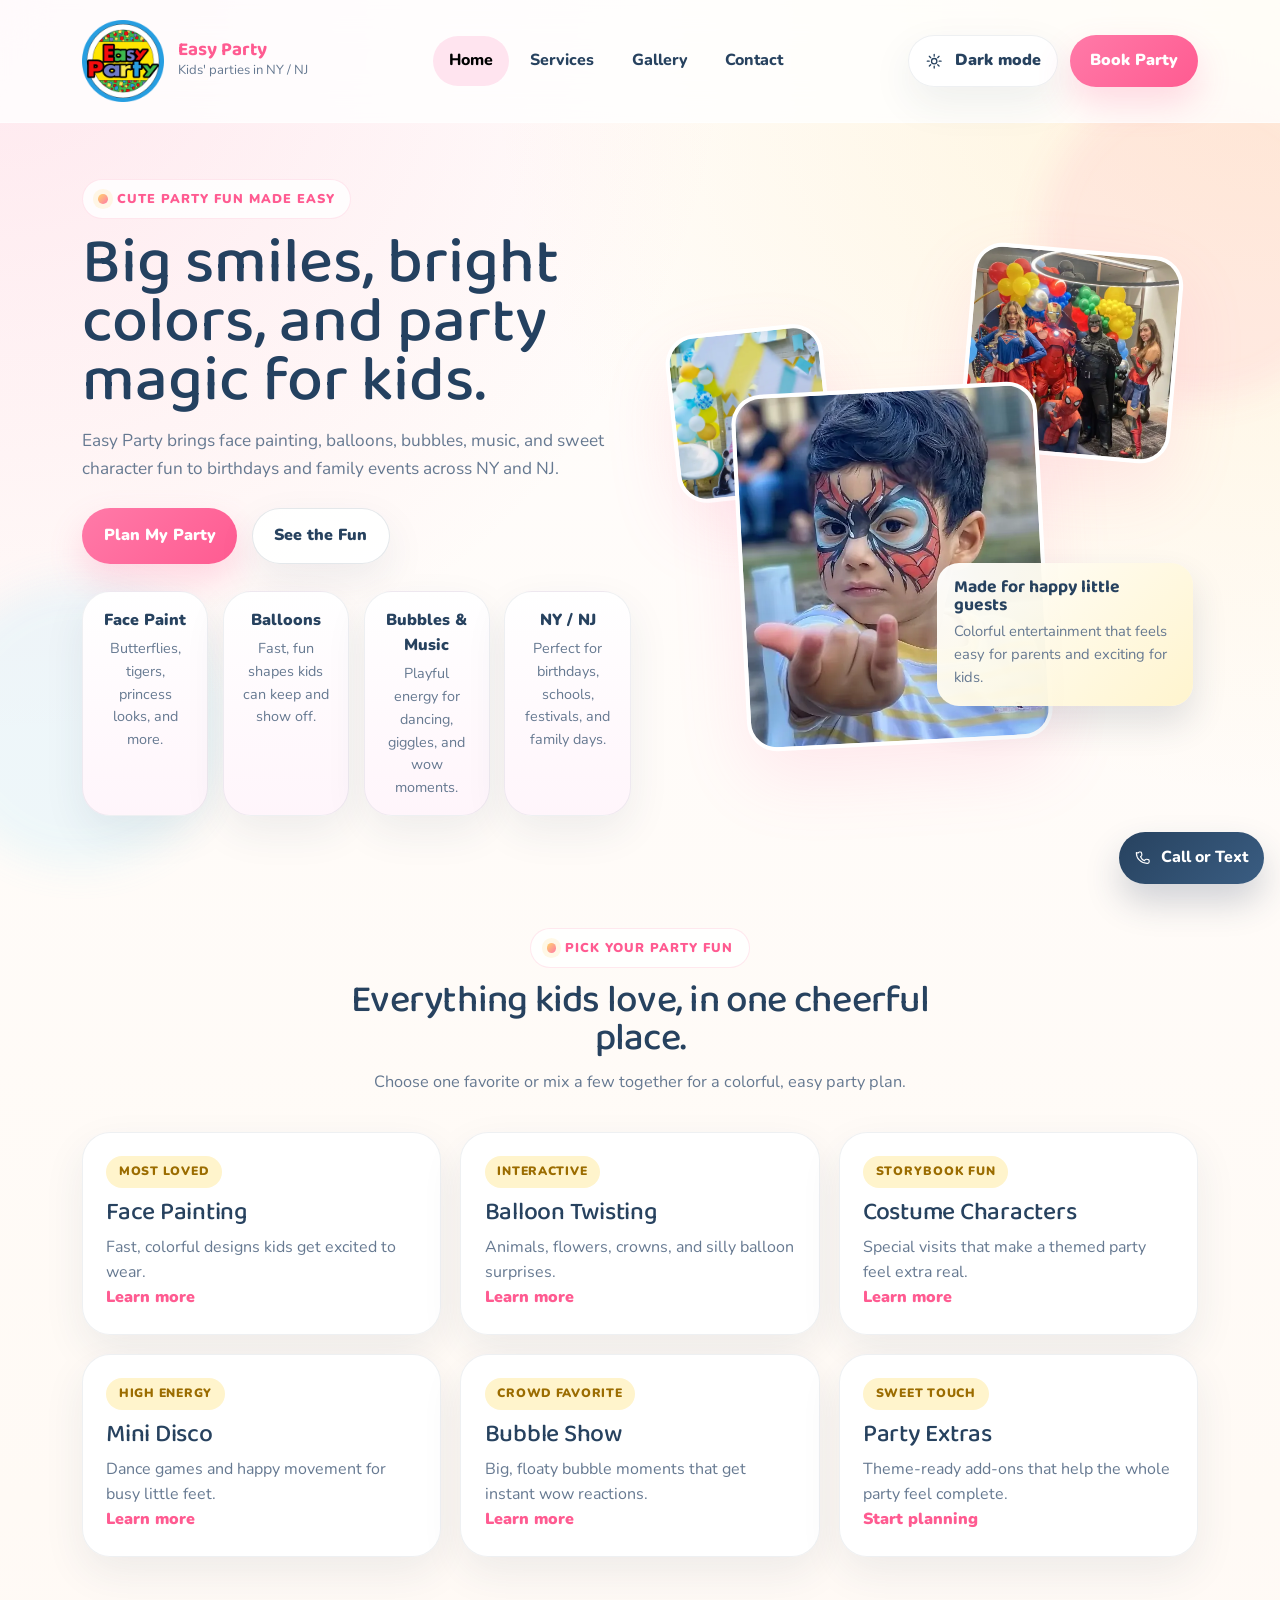
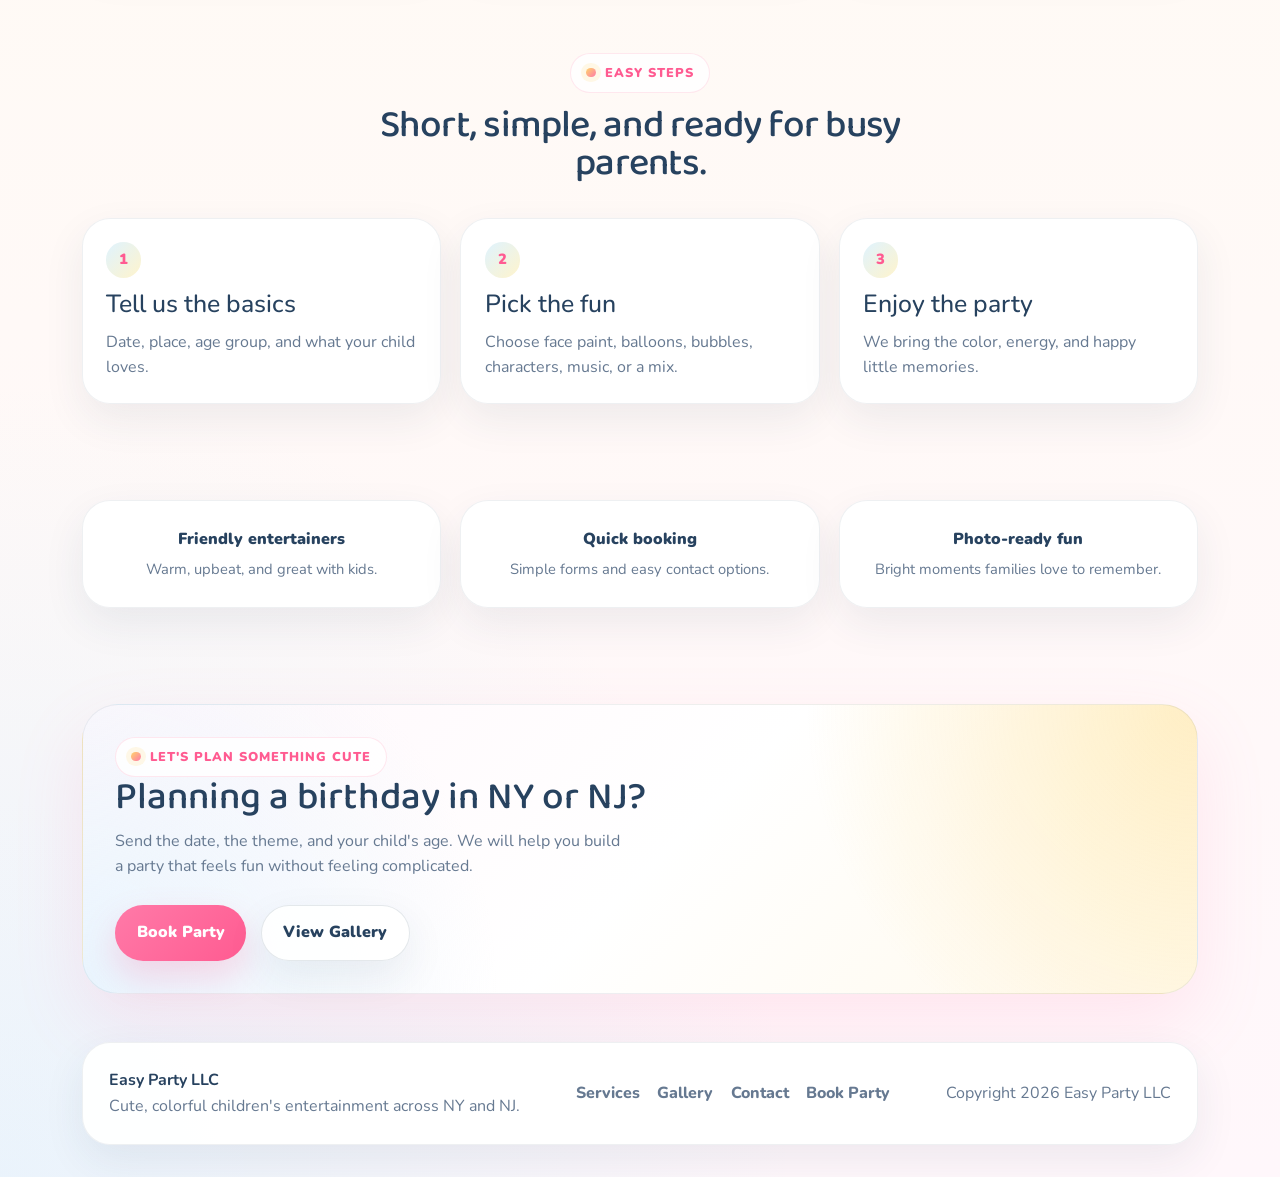
==== commit 035a7297: "feat: add dark mode" ====
--- a/index.html
+++ b/index.html
@@ -20,6 +20,18 @@
     </script>
     <!-- End Matomo Code -->
     <meta name="viewport" content="width=device-width, initial-scale=1.0">
+    <script>
+        (function() {
+            var storedTheme = null;
+            try {
+                storedTheme = localStorage.getItem('easyparty-theme');
+            } catch (error) {}
+            var prefersDark = window.matchMedia && window.matchMedia('(prefers-color-scheme: dark)').matches;
+            var theme = storedTheme === 'light' || storedTheme === 'dark' ? storedTheme : (prefersDark ? 'dark' : 'light');
+            document.documentElement.setAttribute('data-theme', theme);
+            document.documentElement.setAttribute('data-bs-theme', theme);
+        })();
+    </script>
     <title>Easy Party | Face Painting & Children's Entertainment in NY / NJ</title>
     <link rel="canonical" href="index.html">
     <meta name="description" content="Easy Party brings face painting, balloon twisting, characters, mini disco, and bubble show entertainment to children's events across NY and NJ.">
@@ -71,7 +83,20 @@
                         <li class="nav-item"><a class="nav-link" href="gallery.html">Gallery</a></li>
                         <li class="nav-item"><a class="nav-link" href="contacts.html">Contact</a></li>
                     </ul>
-                    <a class="nav-cta" href="book.html">Book Party</a>
+                    <div class="nav-actions">
+                        <button class="theme-toggle" type="button" data-theme-toggle aria-label="Switch to dark mode" aria-pressed="false">
+                            <span class="theme-toggle-icon" aria-hidden="true">
+                                <svg class="theme-icon theme-icon-sun" viewBox="0 0 24 24" fill="none">
+                                    <path d="M12 3V5.5M12 18.5V21M5.64 5.64L7.41 7.41M16.59 16.59L18.36 18.36M3 12H5.5M18.5 12H21M5.64 18.36L7.41 16.59M16.59 7.41L18.36 5.64M15.5 12C15.5 13.933 13.933 15.5 12 15.5C10.067 15.5 8.5 13.933 8.5 12C8.5 10.067 10.067 8.5 12 8.5C13.933 8.5 15.5 10.067 15.5 12Z" stroke="currentColor" stroke-width="1.7" stroke-linecap="round" stroke-linejoin="round"></path>
+                                </svg>
+                                <svg class="theme-icon theme-icon-moon" viewBox="0 0 24 24" fill="none">
+                                    <path d="M20 15.2A8.5 8.5 0 1 1 8.8 4C8.59 4.683 8.48 5.408 8.48 6.16C8.48 10.193 11.747 13.46 15.78 13.46C17.147 13.46 18.426 13.085 19.52 12.433C19.833 13.312 20 14.259 20 15.2Z" stroke="currentColor" stroke-width="1.7" stroke-linecap="round" stroke-linejoin="round"></path>
+                                </svg>
+                            </span>
+                            <span class="theme-toggle-text" data-theme-label>Dark mode</span>
+                        </button>
+                        <a class="nav-cta" href="book.html">Book Party</a>
+                    </div>
                 </div>
             </div>
         </nav>
--- a/assets/css/site.css
+++ b/assets/css/site.css
@@ -1,12 +1,15 @@
 :root {
+    color-scheme: light;
     --bg: #fffaf5;
     --bg-accent: #fff2fb;
     --surface: rgba(255, 255, 255, 0.94);
     --surface-strong: #ffffff;
     --surface-soft: #f7fbff;
     --text: #27425f;
+    --text-strong: #244160;
     --muted: #667991;
     --line: rgba(39, 66, 95, 0.12);
+    --card-border: rgba(39, 66, 95, 0.08);
     --brand: #ff7aa8;
     --brand-deep: #ff5b91;
     --brand-soft: #ffe4ef;
@@ -19,11 +22,101 @@
     --lavender: #efe3ff;
     --shadow: 0 28px 70px rgba(255, 122, 168, 0.14);
     --shadow-soft: 0 16px 42px rgba(39, 66, 95, 0.08);
+    --body-top: #fffdfc;
+    --body-bottom: #fff7fb;
+    --glow-brand: rgba(255, 122, 168, 0.16);
+    --glow-sky: rgba(139, 226, 255, 0.2);
+    --label-bg: rgba(255, 255, 255, 0.82);
+    --label-border: rgba(255, 91, 145, 0.14);
+    --label-ring: rgba(255, 213, 106, 0.16);
+    --nav-bg: rgba(255, 255, 255, 0.78);
+    --nav-bg-strong: rgba(255, 255, 255, 0.94);
+    --nav-border: rgba(255, 255, 255, 0.5);
+    --nav-shadow: 0 14px 34px rgba(39, 66, 95, 0.08);
+    --soft-button-bg: rgba(255, 255, 255, 0.88);
+    --soft-button-hover: #ffffff;
+    --point-card-bg: linear-gradient(180deg, rgba(255, 255, 255, 0.98), rgba(255, 245, 251, 0.98));
+    --photo-border: rgba(255, 255, 255, 0.92);
+    --photo-surface: #ffffff;
+    --note-bg: linear-gradient(135deg, rgba(255, 255, 255, 0.96), rgba(255, 244, 204, 0.96));
+    --note-shadow: 0 18px 35px rgba(39, 66, 95, 0.14);
+    --icon-bg: linear-gradient(135deg, rgba(255, 213, 106, 0.4), rgba(223, 243, 255, 0.9));
+    --pill-text: #9b6c00;
+    --gallery-overlay: linear-gradient(180deg, transparent 32%, rgba(39, 66, 95, 0.2) 100%);
+    --field-bg: #ffffff;
+    --field-border: rgba(39, 66, 95, 0.12);
+    --focus-border: rgba(255, 91, 145, 0.4);
+    --focus-ring: rgba(255, 91, 145, 0.1);
+    --cta-banner-bg:
+        radial-gradient(circle at top right, rgba(255, 213, 106, 0.34), transparent 34%),
+        radial-gradient(circle at bottom left, rgba(223, 243, 255, 0.7), transparent 36%),
+        linear-gradient(135deg, #fff7fb 0%, #ffffff 52%, #fff9eb 100%);
+    --floating-cta-bg: linear-gradient(135deg, #27425f 0%, #3a5d82 100%);
+    --mobile-nav-bg: rgba(255, 255, 255, 0.98);
+    --mobile-nav-border: rgba(39, 66, 95, 0.08);
     --radius-xl: 36px;
     --radius-lg: 28px;
     --radius-md: 22px;
     --radius-sm: 16px;
     --transition: 220ms ease;
+}
+
+html[data-theme="dark"] {
+    color-scheme: dark;
+    --bg: #0f1724;
+    --bg-accent: #132033;
+    --surface: rgba(19, 29, 42, 0.92);
+    --surface-strong: #182334;
+    --surface-soft: #1f2d42;
+    --text: #f3f7fc;
+    --text-strong: #ffffff;
+    --muted: #b3c0d3;
+    --line: rgba(183, 203, 228, 0.18);
+    --card-border: rgba(183, 203, 228, 0.12);
+    --brand: #ff8bb3;
+    --brand-deep: #ffc0d6;
+    --brand-soft: rgba(255, 122, 168, 0.16);
+    --accent: #ffd778;
+    --accent-deep: #ffca45;
+    --accent-soft: rgba(255, 213, 106, 0.16);
+    --sky: #17364a;
+    --mint: #12352f;
+    --peach: #3c2a24;
+    --lavender: #332241;
+    --shadow: 0 28px 70px rgba(0, 0, 0, 0.35);
+    --shadow-soft: 0 20px 48px rgba(0, 0, 0, 0.28);
+    --body-top: #0d1420;
+    --body-bottom: #101c2c;
+    --glow-brand: rgba(255, 122, 168, 0.18);
+    --glow-sky: rgba(98, 189, 255, 0.14);
+    --label-bg: rgba(17, 26, 38, 0.82);
+    --label-border: rgba(255, 192, 214, 0.2);
+    --label-ring: rgba(255, 213, 106, 0.12);
+    --nav-bg: rgba(12, 19, 29, 0.76);
+    --nav-bg-strong: rgba(16, 24, 36, 0.94);
+    --nav-border: rgba(183, 203, 228, 0.1);
+    --nav-shadow: 0 16px 36px rgba(0, 0, 0, 0.28);
+    --soft-button-bg: rgba(19, 29, 42, 0.92);
+    --soft-button-hover: rgba(27, 40, 58, 0.96);
+    --point-card-bg: linear-gradient(180deg, rgba(22, 31, 47, 0.98), rgba(40, 24, 40, 0.96));
+    --photo-border: rgba(255, 255, 255, 0.08);
+    --photo-surface: #1b2738;
+    --note-bg: linear-gradient(135deg, rgba(23, 34, 49, 0.96), rgba(65, 48, 21, 0.96));
+    --note-shadow: 0 18px 35px rgba(0, 0, 0, 0.3);
+    --icon-bg: linear-gradient(135deg, rgba(255, 213, 106, 0.18), rgba(92, 172, 255, 0.22));
+    --pill-text: #ffd778;
+    --gallery-overlay: linear-gradient(180deg, transparent 32%, rgba(9, 15, 23, 0.58) 100%);
+    --field-bg: #152131;
+    --field-border: rgba(183, 203, 228, 0.18);
+    --focus-border: rgba(255, 171, 196, 0.55);
+    --focus-ring: rgba(255, 139, 179, 0.18);
+    --cta-banner-bg:
+        radial-gradient(circle at top right, rgba(255, 213, 106, 0.15), transparent 34%),
+        radial-gradient(circle at bottom left, rgba(92, 172, 255, 0.18), transparent 36%),
+        linear-gradient(135deg, #162234 0%, #17283b 52%, #241d30 100%);
+    --floating-cta-bg: linear-gradient(135deg, #ff7aa8 0%, #ffb35a 100%);
+    --mobile-nav-bg: rgba(16, 24, 36, 0.98);
+    --mobile-nav-border: rgba(183, 203, 228, 0.12);
 }
 
 *,
@@ -44,8 +137,9 @@
         radial-gradient(circle at top left, rgba(255, 122, 168, 0.16), transparent 24%),
         radial-gradient(circle at top right, rgba(255, 213, 106, 0.24), transparent 26%),
         radial-gradient(circle at bottom left, rgba(139, 226, 255, 0.18), transparent 26%),
-        linear-gradient(180deg, #fffdfc 0%, var(--bg) 54%, #fff7fb 100%);
+        linear-gradient(180deg, var(--body-top) 0%, var(--bg) 54%, var(--body-bottom) 100%);
     line-height: 1.58;
+    transition: background-color var(--transition), color var(--transition);
 }
 
 img {
@@ -83,7 +177,7 @@
     height: 20rem;
     top: 5rem;
     right: -5rem;
-    background: rgba(255, 122, 168, 0.16);
+    background: var(--glow-brand);
 }
 
 .site-shell::after {
@@ -91,7 +185,7 @@
     height: 18rem;
     bottom: 2rem;
     left: -4rem;
-    background: rgba(139, 226, 255, 0.2);
+    background: var(--glow-sky);
 }
 
 .section-space {
@@ -107,9 +201,9 @@
     align-items: center;
     gap: 0.55rem;
     padding: 0.55rem 0.95rem;
-    border: 1px solid rgba(255, 91, 145, 0.14);
+    border: 1px solid var(--label-border);
     border-radius: 999px;
-    background: rgba(255, 255, 255, 0.82);
+    background: var(--label-bg);
     color: var(--brand-deep);
     font-size: 0.8rem;
     font-weight: 900;
@@ -123,7 +217,7 @@
     height: 0.6rem;
     border-radius: 50%;
     background: linear-gradient(135deg, var(--accent), var(--brand));
-    box-shadow: 0 0 0 5px rgba(255, 213, 106, 0.16);
+    box-shadow: 0 0 0 5px var(--label-ring);
 }
 
 .section-heading {
@@ -150,16 +244,16 @@
 
 .site-nav {
     padding: 0.95rem 0;
-    background: rgba(255, 255, 255, 0.78);
-    border-bottom: 1px solid rgba(255, 255, 255, 0.5);
+    background: var(--nav-bg);
+    border-bottom: 1px solid var(--nav-border);
     backdrop-filter: blur(20px);
     transition: background var(--transition), box-shadow var(--transition), border-color var(--transition);
 }
 
 .site-nav.scrolled {
-    background: rgba(255, 255, 255, 0.94);
+    background: var(--nav-bg-strong);
     border-color: var(--line);
-    box-shadow: 0 14px 34px rgba(39, 66, 95, 0.08);
+    box-shadow: var(--nav-shadow);
 }
 
 .brand-wrap {
@@ -192,6 +286,12 @@
     gap: 0.35rem;
 }
 
+.nav-actions {
+    display: inline-flex;
+    align-items: center;
+    gap: 0.75rem;
+}
+
 .nav-link {
     border-radius: 999px;
     color: var(--text);
@@ -212,6 +312,63 @@
     border-radius: 16px;
     border: 1px solid var(--line);
     box-shadow: none;
+}
+
+.theme-toggle {
+    display: inline-flex;
+    align-items: center;
+    justify-content: center;
+    gap: 0.7rem;
+    min-height: 52px;
+    padding: 0.8rem 1rem;
+    border: 1px solid var(--card-border);
+    border-radius: 999px;
+    background: var(--soft-button-bg);
+    color: var(--text);
+    font-weight: 900;
+    box-shadow: var(--shadow-soft);
+    transition: transform var(--transition), box-shadow var(--transition), background var(--transition), color var(--transition), border-color var(--transition);
+}
+
+.theme-toggle:hover,
+.theme-toggle:focus-visible {
+    transform: translateY(-2px);
+    background: var(--soft-button-hover);
+    color: var(--text);
+}
+
+.theme-toggle-icon {
+    position: relative;
+    width: 1.15rem;
+    height: 1.15rem;
+    flex: 0 0 1.15rem;
+}
+
+.theme-toggle-icon svg {
+    position: absolute;
+    inset: 0;
+    width: 100%;
+    height: 100%;
+    transition: opacity var(--transition), transform var(--transition);
+}
+
+.theme-toggle-icon .theme-icon-moon {
+    opacity: 0;
+    transform: scale(0.72) rotate(-18deg);
+}
+
+html[data-theme="dark"] .theme-toggle-icon .theme-icon-sun {
+    opacity: 0;
+    transform: scale(0.72) rotate(18deg);
+}
+
+html[data-theme="dark"] .theme-toggle-icon .theme-icon-moon {
+    opacity: 1;
+    transform: scale(1) rotate(0);
+}
+
+.theme-toggle-text {
+    white-space: nowrap;
 }
 
 .nav-cta {
@@ -252,7 +409,7 @@
     font-family: "Baloo 2", cursive;
     font-size: clamp(3rem, 5vw, 5.2rem);
     line-height: 0.92;
-    color: #244160;
+    color: var(--text-strong);
 }
 
 .hero-copy p {
@@ -289,16 +446,16 @@
 }
 
 .btn-soft {
-    background: rgba(255, 255, 255, 0.88);
+    background: var(--soft-button-bg);
     color: var(--text);
-    border: 1px solid rgba(39, 66, 95, 0.1);
+    border: 1px solid var(--line);
     box-shadow: var(--shadow-soft);
 }
 
 .btn-soft:hover,
 .btn-soft:focus-visible {
     transform: translateY(-2px);
-    background: #fff;
+    background: var(--soft-button-hover);
     color: var(--text);
 }
 
@@ -323,7 +480,7 @@
 .party-card,
 .mini-banner {
     background: var(--surface);
-    border: 1px solid rgba(39, 66, 95, 0.08);
+    border: 1px solid var(--card-border);
     border-radius: var(--radius-lg);
     box-shadow: var(--shadow-soft);
 }
@@ -331,7 +488,7 @@
 .point-card {
     padding: 1rem;
     text-align: center;
-    background: linear-gradient(180deg, rgba(255, 255, 255, 0.98), rgba(255, 245, 251, 0.98));
+    background: var(--point-card-bg);
 }
 
 .point-card strong {
@@ -356,9 +513,9 @@
     position: absolute;
     overflow: hidden;
     border-radius: 30px;
-    border: 4px solid rgba(255, 255, 255, 0.92);
+    border: 4px solid var(--photo-border);
     box-shadow: var(--shadow);
-    background: #fff;
+    background: var(--photo-surface);
 }
 
 .hero-photo img {
@@ -397,8 +554,8 @@
     max-width: 16rem;
     padding: 1rem 1.1rem;
     border-radius: 22px;
-    background: linear-gradient(135deg, rgba(255, 255, 255, 0.96), rgba(255, 244, 204, 0.96));
-    box-shadow: 0 18px 35px rgba(39, 66, 95, 0.14);
+    background: var(--note-bg);
+    box-shadow: var(--note-shadow);
 }
 
 .hero-note strong {
@@ -489,7 +646,7 @@
     justify-content: center;
     border-radius: 18px;
     margin-bottom: 0.9rem;
-    background: linear-gradient(135deg, rgba(255, 213, 106, 0.4), rgba(223, 243, 255, 0.9));
+    background: var(--icon-bg);
     color: var(--brand-deep);
 }
 
@@ -508,7 +665,7 @@
     padding: 0.4rem 0.8rem;
     border-radius: 999px;
     background: var(--accent-soft);
-    color: #9b6c00;
+    color: var(--pill-text);
     font-size: 0.76rem;
     font-weight: 900;
     text-transform: uppercase;
@@ -617,7 +774,7 @@
 
 .party-card img {
     aspect-ratio: 4 / 3;
-    border-bottom: 1px solid rgba(39, 66, 95, 0.08);
+    border-bottom: 1px solid var(--card-border);
 }
 
 .party-card-body {
@@ -662,7 +819,7 @@
     content: "";
     position: absolute;
     inset: 0;
-    background: linear-gradient(180deg, transparent 32%, rgba(39, 66, 95, 0.2) 100%);
+    background: var(--gallery-overlay);
     opacity: 0;
     transition: opacity var(--transition);
 }
@@ -716,8 +873,8 @@
     width: 100%;
     min-height: 52px;
     border-radius: 18px;
-    border: 1px solid rgba(39, 66, 95, 0.12);
-    background: #fff;
+    border: 1px solid var(--field-border);
+    background: var(--field-bg);
     color: var(--text);
     padding: 0.9rem 1rem;
     box-shadow: none !important;
@@ -731,8 +888,13 @@
 
 .form-control:focus,
 .form-select:focus {
-    border-color: rgba(255, 91, 145, 0.4);
-    box-shadow: 0 0 0 4px rgba(255, 91, 145, 0.1) !important;
+    border-color: var(--focus-border);
+    box-shadow: 0 0 0 4px var(--focus-ring) !important;
+}
+
+.form-control::placeholder {
+    color: var(--muted);
+    opacity: 0.8;
 }
 
 input[type="file"].form-control {
@@ -749,7 +911,7 @@
 .mapless-card {
     padding: 1.6rem;
     background: var(--surface);
-    border: 1px solid rgba(39, 66, 95, 0.08);
+    border: 1px solid var(--card-border);
     border-radius: var(--radius-lg);
     box-shadow: var(--shadow-soft);
 }
@@ -764,7 +926,7 @@
     gap: 1rem;
     align-items: flex-start;
     padding: 0.95rem 0;
-    border-bottom: 1px solid rgba(39, 66, 95, 0.08);
+    border-bottom: 1px solid var(--card-border);
 }
 
 .contact-line:last-child {
@@ -804,11 +966,8 @@
 .cta-banner {
     padding: 2rem;
     border-radius: var(--radius-xl);
-    background:
-        radial-gradient(circle at top right, rgba(255, 213, 106, 0.34), transparent 34%),
-        radial-gradient(circle at bottom left, rgba(223, 243, 255, 0.7), transparent 36%),
-        linear-gradient(135deg, #fff7fb 0%, #ffffff 52%, #fff9eb 100%);
-    border: 1px solid rgba(39, 66, 95, 0.08);
+    background: var(--cta-banner-bg);
+    border: 1px solid var(--card-border);
     box-shadow: var(--shadow);
 }
 
@@ -880,7 +1039,7 @@
     gap: 0.65rem;
     padding: 0.85rem 1rem;
     border-radius: 999px;
-    background: linear-gradient(135deg, #27425f 0%, #3a5d82 100%);
+    background: var(--floating-cta-bg);
     color: #fff;
     box-shadow: 0 18px 35px rgba(39, 66, 95, 0.22);
     font-weight: 800;
@@ -951,9 +1110,20 @@
         margin-top: 1rem;
         padding: 1rem;
         border-radius: 24px;
-        background: rgba(255, 255, 255, 0.98);
-        border: 1px solid rgba(39, 66, 95, 0.08);
+        background: var(--mobile-nav-bg);
+        border: 1px solid var(--mobile-nav-border);
         box-shadow: var(--shadow-soft);
+    }
+
+    .nav-actions {
+        margin-top: 0.9rem;
+        width: 100%;
+        flex-direction: column;
+        align-items: stretch;
+    }
+
+    .nav-actions > * {
+        width: 100%;
     }
 
     .hero {
